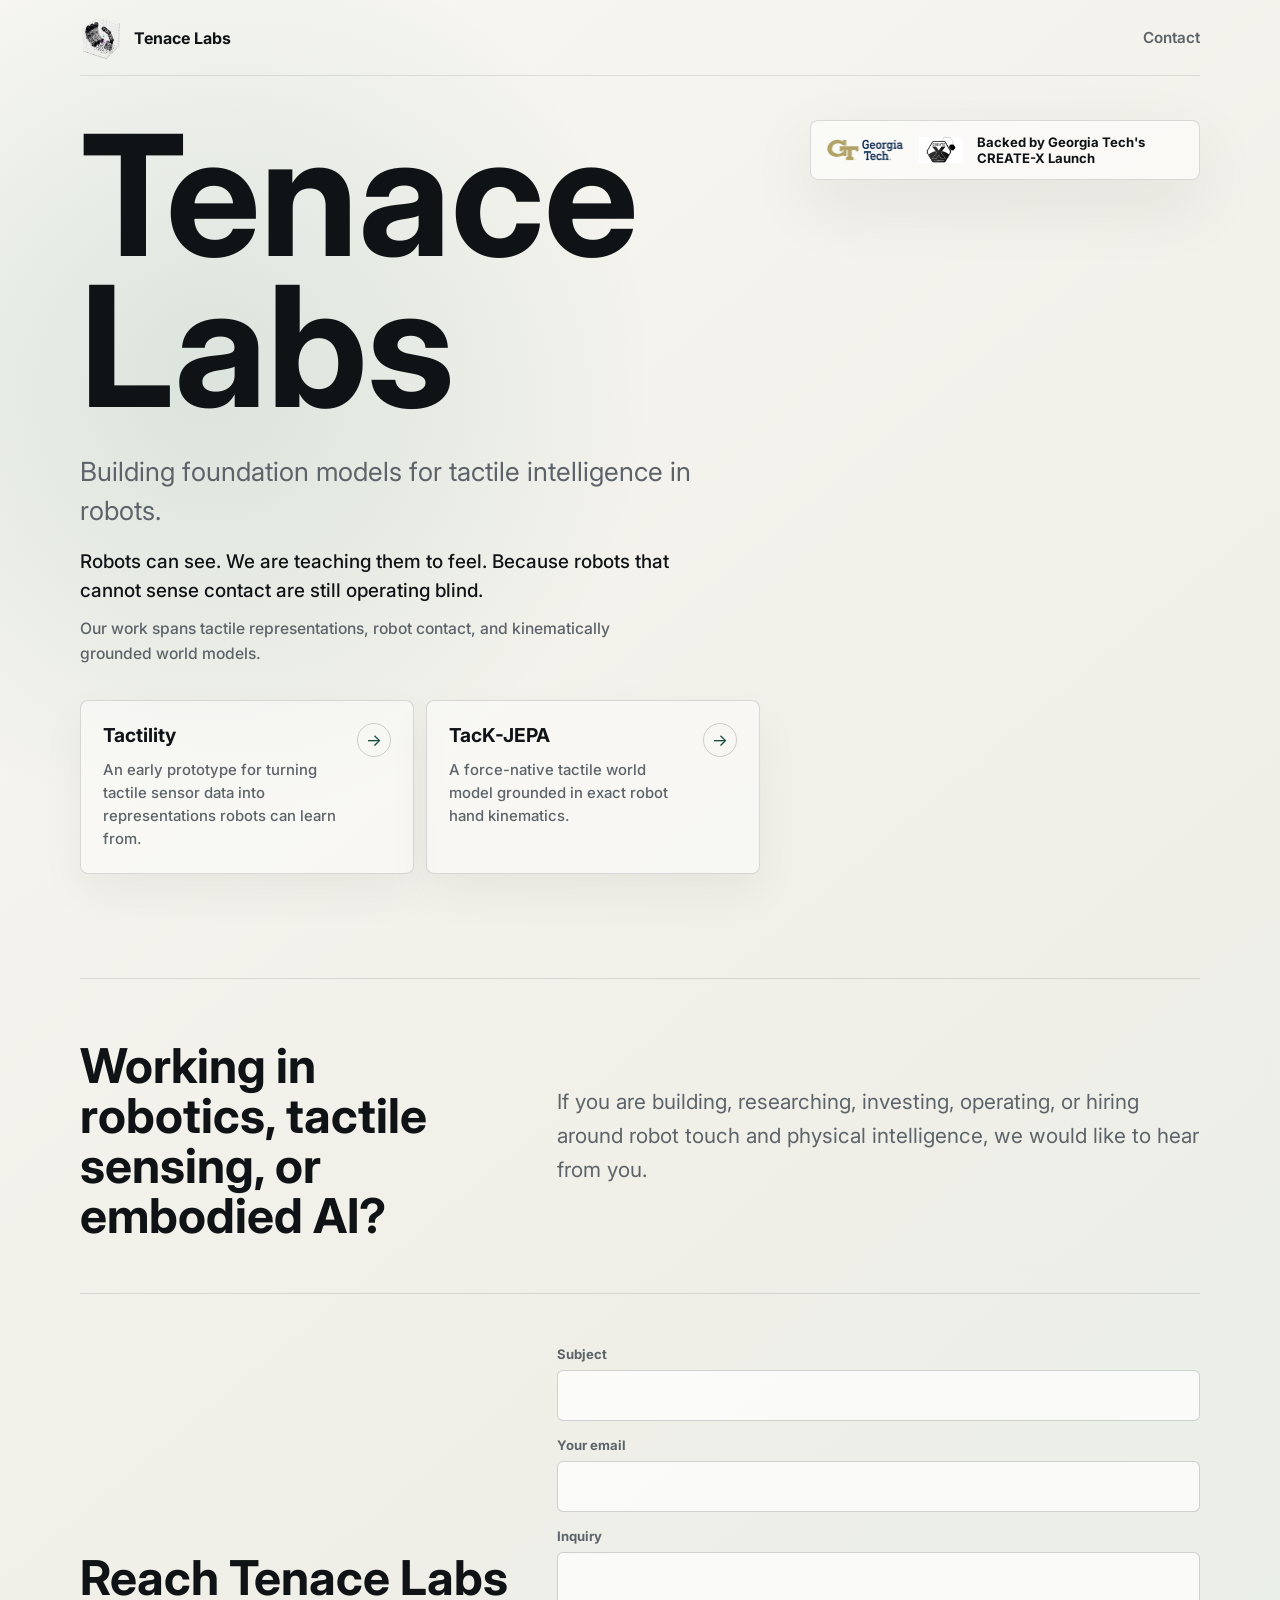
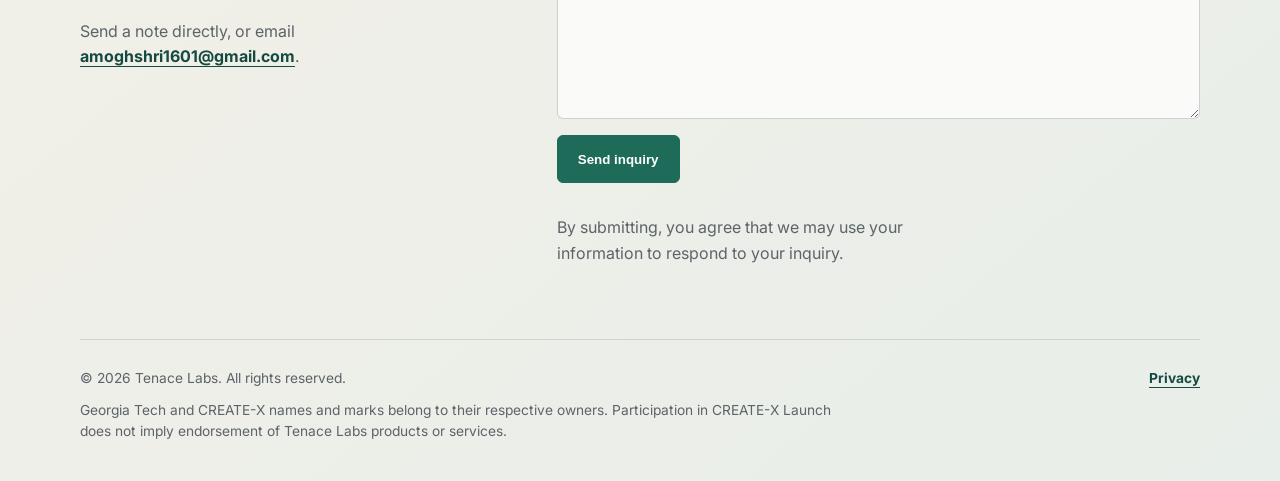
==== index.html @ b96a492d "Add hand grid company logo" ====
<!doctype html>
<html lang="en">
  <head>
    <meta charset="utf-8">
    <meta name="viewport" content="width=device-width, initial-scale=1">
    <meta
      name="description"
      content="Tenace Labs is building foundation models for tactile intelligence in robots."
    >
    <title>Tenace Labs</title>
    <link rel="preconnect" href="https://fonts.googleapis.com">
    <link rel="preconnect" href="https://fonts.gstatic.com" crossorigin>
    <link
      href="https://fonts.googleapis.com/css2?family=Inter:wght@400;500;600;700&display=swap"
      rel="stylesheet"
    >
    <link rel="stylesheet" href="styles.css">
  </head>
  <body>
    <main class="page-shell">
      <header class="site-header" aria-label="Primary">
        <a class="brand" href="/" aria-label="Tenace Labs home">
          <img class="brand-mark" src="assets/tenace-labs-logo.png" alt="" aria-hidden="true">
          <span>Tenace Labs</span>
        </a>
        <nav class="nav-links" aria-label="Site">
          <a href="#contact">Contact</a>
        </nav>
      </header>

      <section class="hero" aria-labelledby="hero-title">
        <div class="hero-grid">
          <div>
            <h1 id="hero-title">Tenace Labs</h1>
            <p class="hero-copy">
              Building foundation models for tactile intelligence in robots.
            </p>
            <p class="project-note">
              Robots can see. We are teaching them to feel. Because robots that cannot
              sense contact are still operating blind.
            </p>
            <p class="prototype-note">
              Our work spans tactile representations, robot contact, and kinematically
              grounded world models.
            </p>
            <div class="project-links" aria-label="Featured work">
              <a class="project-link" href="https://tactility.tenacelabs.com" target="_blank" rel="noreferrer">
                <span class="project-link-body">
                  <strong>Tactility</strong>
                  <span class="project-link-copy">An early prototype for turning tactile sensor data into representations robots can learn from.</span>
                </span>
                <span class="project-link-arrow" aria-hidden="true">&rarr;</span>
              </a>
              <a class="project-link" href="https://tack.tenacelabs.com" target="_blank" rel="noreferrer">
                <span class="project-link-body">
                  <strong>TacK-JEPA</strong>
                  <span class="project-link-copy">A force-native tactile world model grounded in exact robot hand kinematics.</span>
                </span>
                <span class="project-link-arrow" aria-hidden="true">&rarr;</span>
              </a>
            </div>
          </div>
          <a class="launch-badge" href="https://create-x.gatech.edu/launch" target="_blank" rel="noreferrer">
            <span class="launch-logos" aria-hidden="true">
              <img src="assets/georgia-tech-logo.png" alt="">
              <img src="assets/create-x-logo.jpg" alt="">
            </span>
            <span>Backed by Georgia Tech's CREATE-X Launch</span>
          </a>
        </div>
      </section>

      <section id="collaborate" class="content-section" aria-labelledby="collaborate-title">
        <h2 id="collaborate-title">Working in robotics, tactile sensing, or embodied AI?</h2>
        <p>
          If you are building, researching, investing, operating, or hiring around robot
          touch and physical intelligence, we would like to hear from you.
        </p>
      </section>

      <section id="contact" class="contact-section" aria-labelledby="contact-title">
        <div>
          <h2 id="contact-title">Reach Tenace Labs</h2>
          <p>
            Send a note directly, or email
            <a href="mailto:amoghshri1601@gmail.com">amoghshri1601@gmail.com</a>.
          </p>
        </div>
        <form
          class="inquiry-form"
          action="https://formsubmit.co/amoghshri1601@gmail.com"
          method="POST"
        >
          <input type="hidden" name="_captcha" value="false">
          <input type="hidden" name="_template" value="table">
          <input type="hidden" name="_subject" value="New Tenace Labs inquiry">
          <input type="text" name="_honey" tabindex="-1" autocomplete="off" class="form-honey">
          <label>
            <span>Subject</span>
            <input name="subject" type="text" autocomplete="off" required>
          </label>
          <label>
            <span>Your email</span>
            <input name="email" type="email" autocomplete="email" required>
          </label>
          <label>
            <span>Inquiry</span>
            <textarea name="message" rows="6" required></textarea>
          </label>
          <button class="button primary" type="submit">Send inquiry</button>
          <p class="form-note">
            By submitting, you agree that we may use your information to respond to your inquiry.
          </p>
        </form>
      </section>

      <footer class="site-footer">
        <p>&copy; 2026 Tenace Labs. All rights reserved.</p>
        <nav aria-label="Legal">
          <a href="privacy.html">Privacy</a>
        </nav>
        <p class="footer-disclaimer">
          Georgia Tech and CREATE-X names and marks belong to their respective owners.
          Participation in CREATE-X Launch does not imply endorsement of Tenace Labs products or services.
        </p>
      </footer>
    </main>
    <script src="script.js"></script>
  </body>
</html>
---- styles.css ----
:root {
  color-scheme: light;
  --bg: #f8f7f2;
  --ink: #101316;
  --muted: #5c6369;
  --line: #d9d6ca;
  --accent: #1e6b5a;
  --accent-dark: #154a40;
  --surface: #ffffff;
  --shadow: 0 24px 70px rgba(20, 24, 28, 0.08);
}

* {
  box-sizing: border-box;
}

html {
  scroll-behavior: smooth;
}

body {
  min-width: 320px;
  margin: 0;
  font-family: Inter, ui-sans-serif, system-ui, -apple-system, BlinkMacSystemFont, "Segoe UI", sans-serif;
  color: var(--ink);
  background:
    radial-gradient(circle at 16% 18%, rgba(30, 107, 90, 0.12), transparent 28rem),
    linear-gradient(140deg, #f8f7f2 0%, #f0efe8 54%, #e8eee9 100%);
}

a {
  color: inherit;
}

.page-shell {
  width: min(1120px, calc(100% - 40px));
  min-height: 100vh;
  margin: 0 auto;
  display: flex;
  flex-direction: column;
}

.site-header {
  min-height: 76px;
  display: flex;
  align-items: center;
  justify-content: space-between;
  gap: 24px;
  border-bottom: 1px solid rgba(16, 19, 22, 0.1);
}

.brand,
.nav-links,
.launch-badge {
  display: flex;
  align-items: center;
}

.brand {
  gap: 12px;
  font-weight: 700;
  text-decoration: none;
}

.brand-mark {
  width: 42px;
  height: 42px;
  display: block;
  object-fit: contain;
}

.nav-links {
  gap: 20px;
  font-size: 0.95rem;
  font-weight: 600;
}

.nav-links a {
  color: var(--muted);
  text-decoration: none;
}

.nav-links a:hover {
  color: var(--ink);
}

.hero {
  display: grid;
  padding: 44px 0 104px;
}

.hero-grid {
  display: grid;
  grid-template-columns: minmax(0, 1fr) minmax(280px, 390px);
  align-items: start;
  gap: 40px;
}

.launch-badge {
  justify-self: end;
  max-width: 390px;
  gap: 14px;
  padding: 10px;
  color: var(--ink);
  background: rgba(255, 255, 255, 0.56);
  border: 1px solid rgba(16, 19, 22, 0.14);
  border-radius: 8px;
  box-shadow: var(--shadow);
  font-size: 0.82rem;
  font-weight: 700;
  line-height: 1.25;
  text-decoration: none;
}

.launch-logos {
  display: grid;
  grid-template-columns: 88px 44px;
  align-items: center;
  gap: 10px;
  flex: 0 0 auto;
}

.launch-logos img {
  display: block;
  width: 100%;
  max-height: 38px;
  object-fit: contain;
}

.launch-logos img:last-child {
  aspect-ratio: 1;
}

.launch-badge:hover {
  border-color: rgba(16, 19, 22, 0.34);
}

.eyebrow,
.section-label {
  margin: 0;
  color: var(--accent-dark);
  font-size: 0.78rem;
  font-weight: 700;
  letter-spacing: 0.08em;
  text-transform: uppercase;
}

h1,
h2,
p {
  overflow-wrap: anywhere;
}

h1 {
  max-width: 960px;
  margin: 0;
  font-size: clamp(4rem, 14vw, 10.5rem);
  line-height: 0.9;
  letter-spacing: 0;
}

.hero-copy {
  max-width: 680px;
  margin: 30px 0 0;
  color: var(--muted);
  font-size: clamp(1.15rem, 2.2vw, 1.65rem);
  line-height: 1.45;
}

.project-note,
.prototype-note {
  max-width: 620px;
  margin: 18px 0 0;
  color: var(--ink);
  font-size: clamp(1rem, 1.6vw, 1.18rem);
  font-weight: 500;
  line-height: 1.55;
}

.prototype-note {
  max-width: 560px;
  margin-top: 12px;
  color: var(--muted);
  font-size: 0.98rem;
}

.project-note strong,
.prototype-note strong {
  color: var(--accent-dark);
  font-weight: 800;
}

.button {
  min-height: 48px;
  display: inline-flex;
  align-items: center;
  justify-content: center;
  border-radius: 6px;
  padding: 0 20px;
  font-weight: 700;
  text-decoration: none;
  transition: transform 160ms ease, border-color 160ms ease, background 160ms ease;
}

.button:hover {
  transform: translateY(-1px);
}

.button.primary {
  color: #ffffff;
  background: var(--accent);
  border: 1px solid var(--accent);
}

.button.primary:hover {
  background: var(--accent-dark);
  border-color: var(--accent-dark);
}

.button.secondary {
  color: var(--ink);
  background: rgba(255, 255, 255, 0.54);
  border: 1px solid rgba(16, 19, 22, 0.18);
}

.button.secondary:hover {
  border-color: rgba(16, 19, 22, 0.38);
}

.project-links {
  max-width: 680px;
  margin-top: 34px;
  display: grid;
  grid-template-columns: repeat(2, minmax(0, 1fr));
  gap: 12px;
}

.project-link {
  min-height: 156px;
  display: grid;
  grid-template-columns: minmax(0, 1fr) auto;
  align-items: start;
  gap: 18px;
  padding: 22px;
  border: 1px solid rgba(16, 19, 22, 0.14);
  border-radius: 8px;
  color: var(--ink);
  background: rgba(255, 255, 255, 0.44);
  text-decoration: none;
  box-shadow: 0 18px 45px rgba(20, 24, 28, 0.05);
  transition: transform 160ms ease, border-color 160ms ease, background 160ms ease;
}

.project-link:hover {
  transform: translateY(-2px);
  border-color: rgba(30, 107, 90, 0.34);
  background: rgba(255, 255, 255, 0.64);
}

.project-link strong {
  display: block;
  color: var(--ink);
  font-size: 1.2rem;
  line-height: 1.25;
}

.project-link-body {
  display: grid;
  gap: 12px;
}

.project-link-copy {
  color: var(--muted);
  font-size: 0.93rem;
  font-weight: 500;
  line-height: 1.55;
}

.project-link-arrow {
  display: inline-grid;
  width: 34px;
  height: 34px;
  place-items: center;
  border: 1px solid rgba(16, 19, 22, 0.18);
  border-radius: 50%;
  color: var(--accent-dark);
  font-size: 1.05rem;
  transition: transform 160ms ease, border-color 160ms ease, background 160ms ease;
}

.project-link:hover .project-link-arrow {
  transform: translateX(2px);
  border-color: rgba(30, 107, 90, 0.5);
  background: rgba(30, 107, 90, 0.08);
}

.content-section,
.contact-section {
  display: grid;
  grid-template-columns: minmax(220px, 0.8fr) minmax(0, 1.2fr);
  align-items: center;
  gap: 48px;
  padding: 52px 0;
  border-top: 1px solid rgba(16, 19, 22, 0.12);
}

h2 {
  margin: 10px 0 0;
  font-size: clamp(1.7rem, 4vw, 3rem);
  line-height: 1.04;
}

.content-section p:not(.section-label) {
  max-width: 680px;
  margin: 0;
  color: var(--muted);
  font-size: clamp(1.05rem, 1.8vw, 1.3rem);
  line-height: 1.65;
}

.contact-section {
  padding-bottom: 72px;
}

.contact-section p {
  max-width: 420px;
  margin: 16px 0 0;
  color: var(--muted);
  font-size: 1rem;
  line-height: 1.6;
}

.contact-section a {
  color: var(--accent-dark);
  font-weight: 700;
  text-underline-offset: 4px;
}

.inquiry-form {
  display: grid;
  gap: 16px;
}

.form-honey {
  position: absolute;
  left: -9999px;
}

.inquiry-form label {
  display: grid;
  gap: 8px;
}

.inquiry-form span {
  color: var(--muted);
  font-size: 0.82rem;
  font-weight: 700;
}

.inquiry-form input,
.inquiry-form textarea {
  width: 100%;
  border: 1px solid rgba(16, 19, 22, 0.18);
  border-radius: 6px;
  padding: 13px 14px;
  color: var(--ink);
  background: rgba(255, 255, 255, 0.72);
  font: inherit;
  line-height: 1.45;
  outline: none;
}

.inquiry-form textarea {
  resize: vertical;
  min-height: 148px;
}

.inquiry-form input:focus,
.inquiry-form textarea:focus {
  border-color: var(--accent);
  box-shadow: 0 0 0 3px rgba(30, 107, 90, 0.14);
}

.inquiry-form .button {
  width: fit-content;
  cursor: pointer;
}

.form-note {
  margin: -4px 0 0;
  color: var(--muted);
  font-size: 0.82rem;
  line-height: 1.5;
}

.site-footer {
  display: grid;
  grid-template-columns: auto auto;
  gap: 12px 28px;
  align-items: start;
  padding: 28px 0 40px;
  border-top: 1px solid rgba(16, 19, 22, 0.12);
  color: var(--muted);
  font-size: 0.86rem;
  line-height: 1.5;
}

.site-footer p {
  margin: 0;
}

.site-footer nav {
  justify-self: end;
}

.site-footer a,
.legal-page a {
  color: var(--accent-dark);
  font-weight: 700;
  text-underline-offset: 4px;
}

.footer-disclaimer {
  grid-column: 1 / -1;
  max-width: 760px;
}

.legal-page {
  max-width: 780px;
  padding: 56px 0 84px;
}

.legal-page h1 {
  margin-top: 18px;
  font-size: clamp(3rem, 8vw, 6rem);
}

.legal-page h2 {
  margin-top: 34px;
  font-size: clamp(1.35rem, 2.5vw, 1.9rem);
}

.legal-page p {
  color: var(--muted);
  font-size: 1rem;
  line-height: 1.7;
}

@media (max-width: 720px) {
  .page-shell {
    width: min(100% - 28px, 1120px);
  }

  .site-header {
    min-height: 68px;
  }

  .nav-links {
    gap: 14px;
    font-size: 0.9rem;
  }

  .hero {
    padding: 40px 0 72px;
  }

  .hero-grid {
    grid-template-columns: 1fr;
    gap: 28px;
  }

  .project-links {
    grid-template-columns: 1fr;
  }

  .project-link {
    min-height: 132px;
    padding: 20px;
  }

  h1 {
    font-size: clamp(3.35rem, 19vw, 7rem);
  }

  .content-section,
  .contact-section {
    grid-template-columns: 1fr;
    gap: 20px;
    padding: 42px 0;
  }

  .site-footer {
    grid-template-columns: 1fr;
  }

  .site-footer nav {
    justify-self: start;
  }
}

@media (max-width: 460px) {
  .site-header {
    align-items: flex-start;
    flex-direction: column;
    justify-content: center;
    gap: 10px;
    padding: 16px 0;
  }

  .hero {
    padding-top: 36px;
  }

  .hero-grid {
    gap: 24px;
  }

  .button {
    width: 100%;
  }

  .launch-badge {
    align-items: flex-start;
    flex-direction: column;
    justify-self: stretch;
    max-width: 100%;
  }

  .inquiry-form .button {
    width: 100%;
  }
}
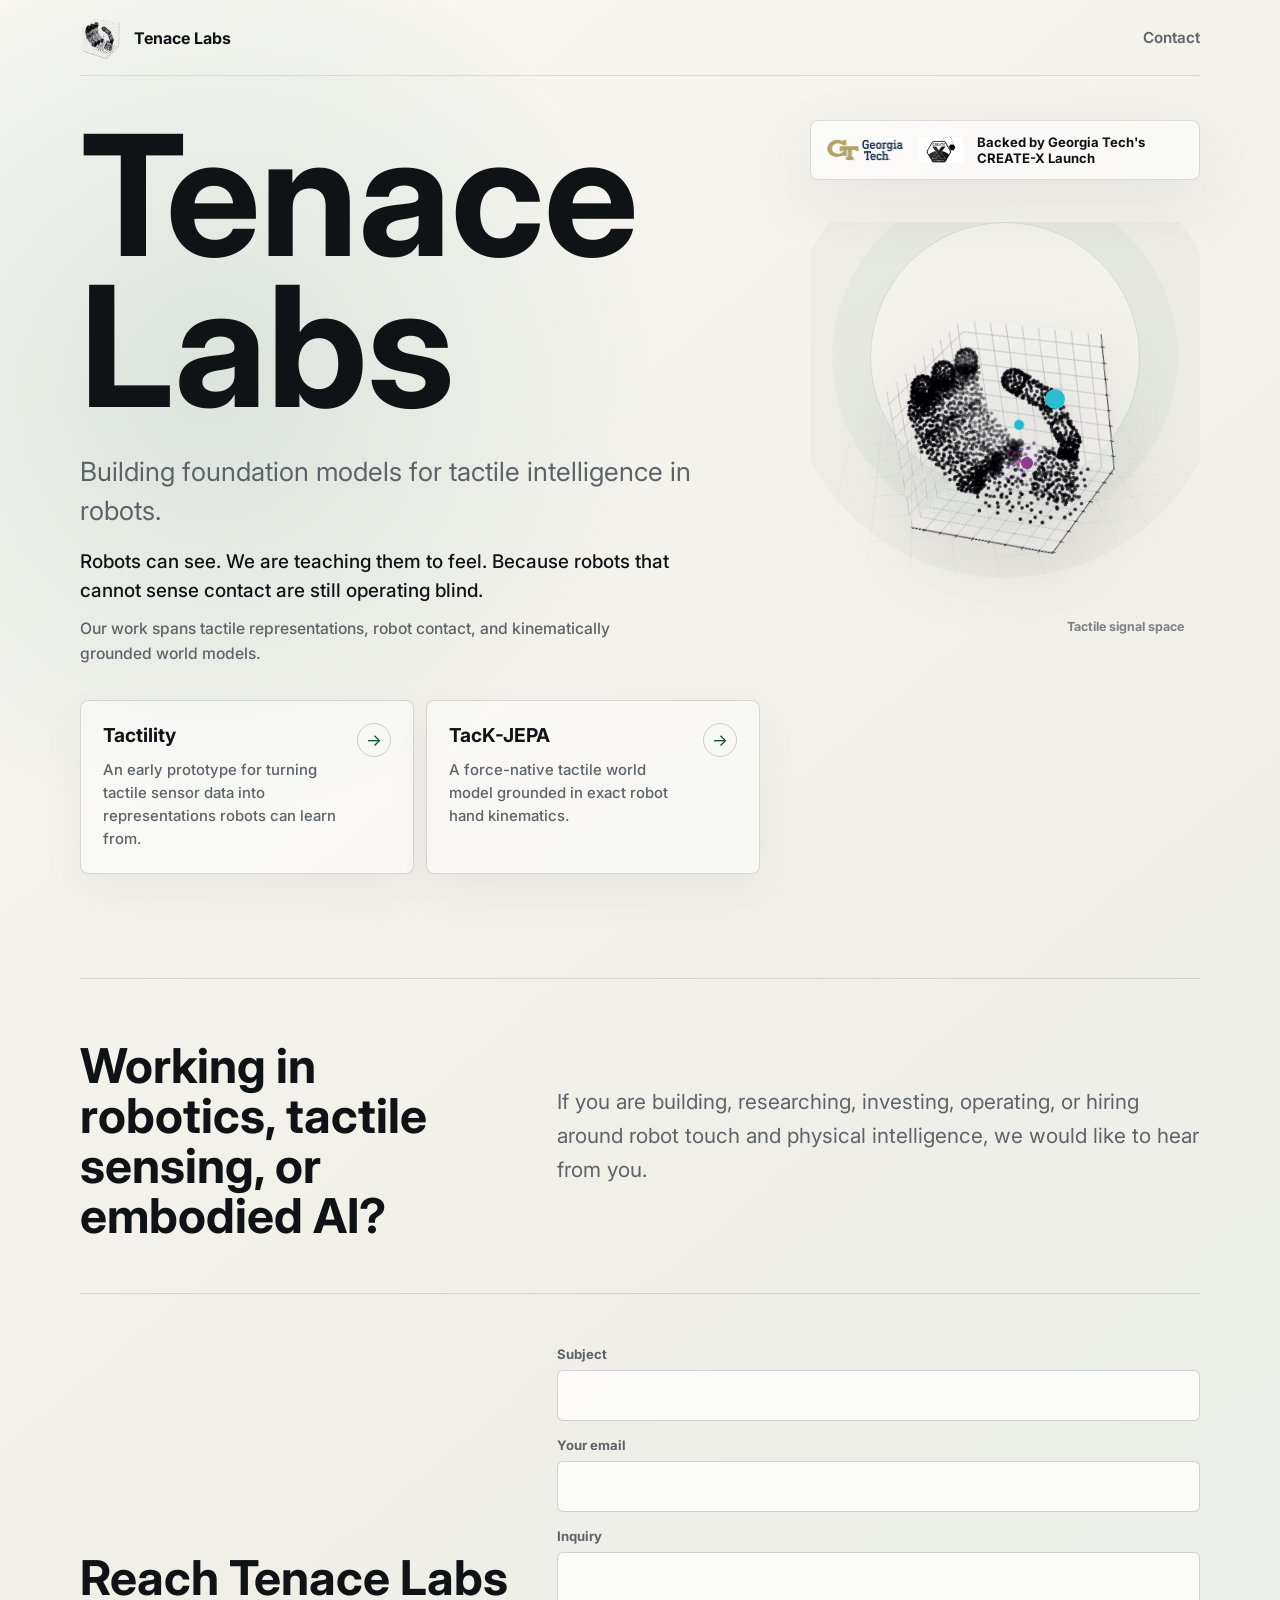
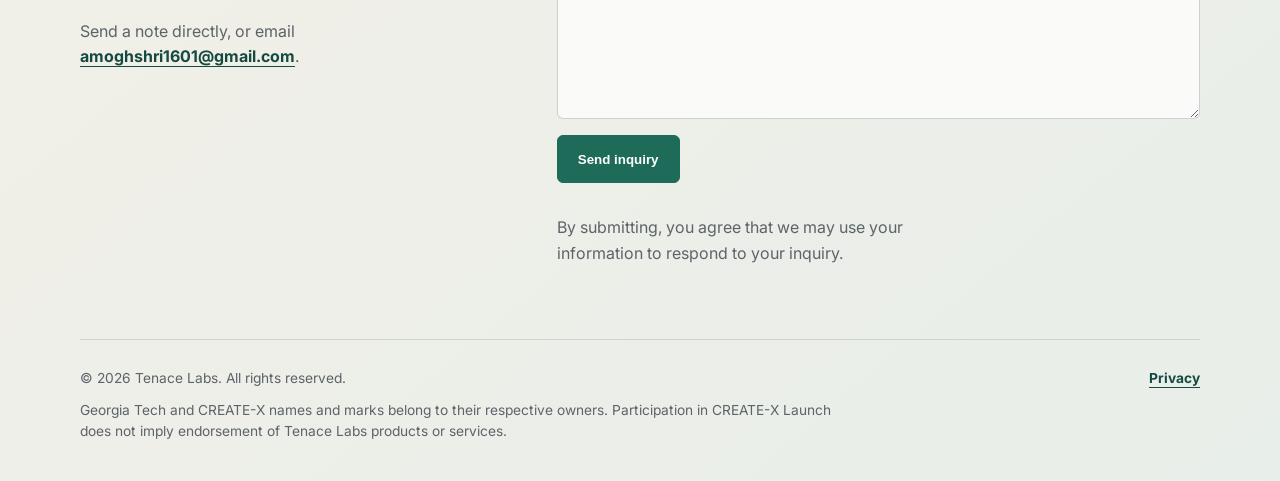
==== commit fb10b7d4: "Add tactile hero illustration" ====
--- a/index.html
+++ b/index.html
@@ -60,13 +60,24 @@
               </a>
             </div>
           </div>
-          <a class="launch-badge" href="https://create-x.gatech.edu/launch" target="_blank" rel="noreferrer">
-            <span class="launch-logos" aria-hidden="true">
-              <img src="assets/georgia-tech-logo.png" alt="">
-              <img src="assets/create-x-logo.jpg" alt="">
-            </span>
-            <span>Backed by Georgia Tech's CREATE-X Launch</span>
-          </a>
+          <div class="hero-side">
+            <a class="launch-badge" href="https://create-x.gatech.edu/launch" target="_blank" rel="noreferrer">
+              <span class="launch-logos">
+                <img src="assets/georgia-tech-logo.png" alt="">
+                <img src="assets/create-x-logo.jpg" alt="">
+              </span>
+              <span>Backed by Georgia Tech's CREATE-X Launch</span>
+            </a>
+            <div class="tactile-illustration" aria-hidden="true">
+              <div class="sensor-field">
+                <span class="sensor-dot dot-primary"></span>
+                <span class="sensor-dot dot-secondary"></span>
+                <span class="sensor-dot dot-tertiary"></span>
+                <img src="assets/tenace-labs-logo.png" alt="">
+              </div>
+              <p>Tactile signal space</p>
+            </div>
+          </div>
         </div>
       </section>
 
--- a/styles.css
+++ b/styles.css
@@ -96,6 +96,12 @@
   gap: 40px;
 }
 
+.hero-side {
+  display: grid;
+  gap: 42px;
+  justify-items: end;
+}
+
 .launch-badge {
   justify-self: end;
   max-width: 390px;
@@ -133,6 +139,104 @@
 
 .launch-badge:hover {
   border-color: rgba(16, 19, 22, 0.34);
+}
+
+.tactile-illustration {
+  position: relative;
+  width: min(100%, 390px);
+  min-height: 430px;
+  display: grid;
+  align-content: center;
+  justify-items: center;
+  overflow: hidden;
+}
+
+.tactile-illustration::before {
+  content: "";
+  position: absolute;
+  inset: 36px 0 22px;
+  background:
+    linear-gradient(rgba(16, 19, 22, 0.08) 1px, transparent 1px),
+    linear-gradient(90deg, rgba(16, 19, 22, 0.08) 1px, transparent 1px);
+  background-size: 34px 34px;
+  border-radius: 999px 999px 58% 58%;
+  mask-image: radial-gradient(circle at 50% 50%, #000 0%, #000 42%, transparent 72%);
+  opacity: 0.62;
+  transform: perspective(560px) rotateX(58deg) rotateZ(-8deg);
+  transform-origin: 50% 58%;
+}
+
+.tactile-illustration::after {
+  content: "";
+  position: absolute;
+  width: 268px;
+  height: 268px;
+  border: 1px solid rgba(30, 107, 90, 0.16);
+  border-radius: 50%;
+  box-shadow:
+    0 0 0 38px rgba(30, 107, 90, 0.035),
+    0 0 0 86px rgba(16, 19, 22, 0.025);
+}
+
+.sensor-field {
+  position: relative;
+  width: 292px;
+  height: 292px;
+  display: grid;
+  place-items: center;
+  border-radius: 50%;
+}
+
+.sensor-field img {
+  position: relative;
+  z-index: 2;
+  width: 248px;
+  height: 248px;
+  object-fit: contain;
+  filter: drop-shadow(0 28px 34px rgba(20, 24, 28, 0.12));
+  transform: rotate(-8deg);
+}
+
+.sensor-dot {
+  position: absolute;
+  z-index: 3;
+  display: block;
+  border-radius: 50%;
+  box-shadow: 0 12px 24px rgba(20, 24, 28, 0.16);
+}
+
+.dot-primary {
+  width: 20px;
+  height: 20px;
+  top: 98px;
+  right: 86px;
+  background: #28bed0;
+}
+
+.dot-secondary {
+  width: 12px;
+  height: 12px;
+  right: 118px;
+  bottom: 114px;
+  background: #8d3a8d;
+}
+
+.dot-tertiary {
+  width: 8px;
+  height: 8px;
+  right: 88px;
+  bottom: 142px;
+  background: #101316;
+}
+
+.tactile-illustration p {
+  position: absolute;
+  right: 16px;
+  bottom: 18px;
+  margin: 0;
+  color: rgba(92, 99, 105, 0.78);
+  font-size: 0.78rem;
+  font-weight: 700;
 }
 
 .eyebrow,
@@ -469,6 +573,15 @@
     gap: 28px;
   }
 
+  .hero-side {
+    gap: 24px;
+    justify-items: stretch;
+  }
+
+  .tactile-illustration {
+    display: none;
+  }
+
   .project-links {
     grid-template-columns: 1fr;
   }
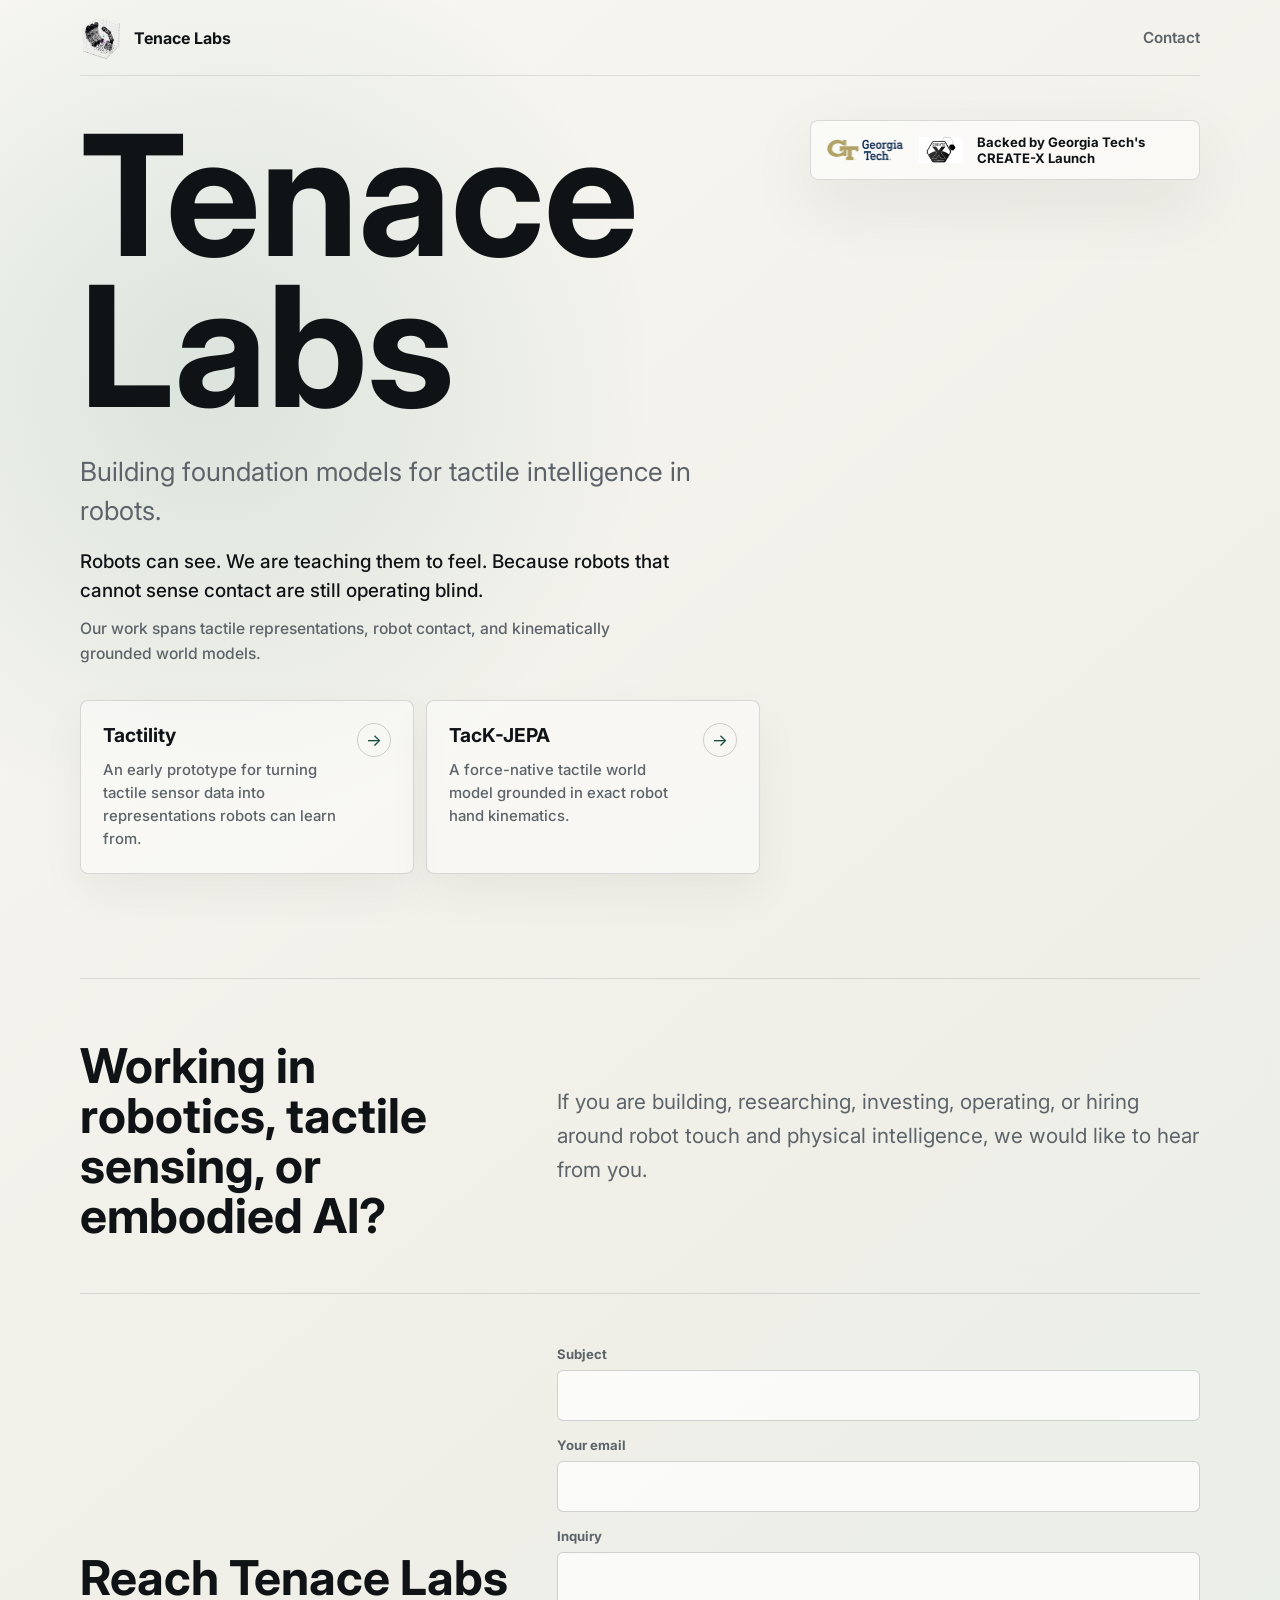
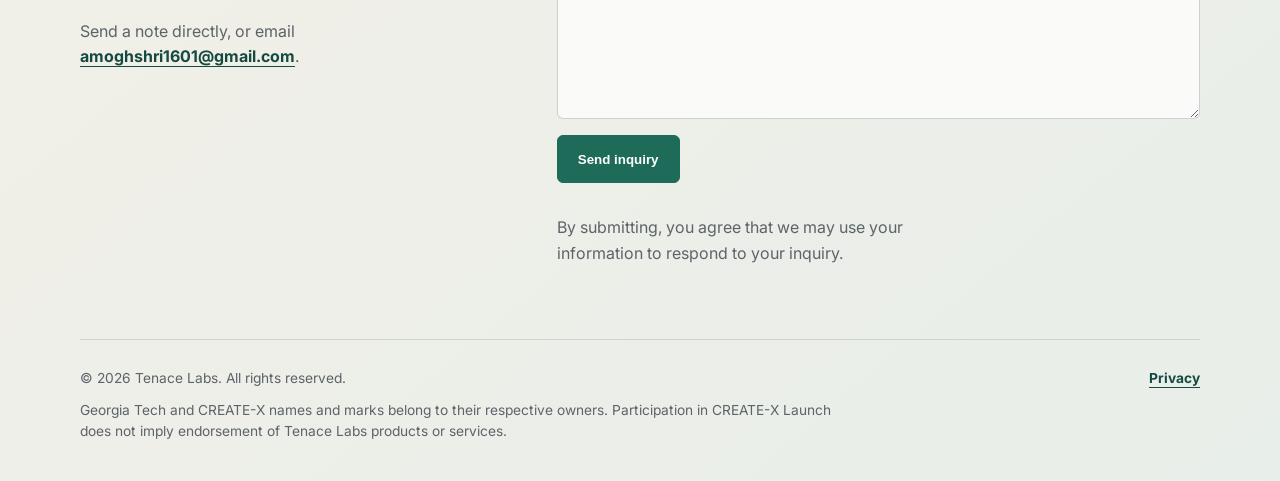
==== commit 1b173b92: "Revert "Add tactile hero illustration" This reverts commit fb10b7d44d46c8f44519763fddcda53dc43837cc." ====
--- a/index.html
+++ b/index.html
@@ -60,24 +60,13 @@
               </a>
             </div>
           </div>
-          <div class="hero-side">
-            <a class="launch-badge" href="https://create-x.gatech.edu/launch" target="_blank" rel="noreferrer">
-              <span class="launch-logos">
-                <img src="assets/georgia-tech-logo.png" alt="">
-                <img src="assets/create-x-logo.jpg" alt="">
-              </span>
-              <span>Backed by Georgia Tech's CREATE-X Launch</span>
-            </a>
-            <div class="tactile-illustration" aria-hidden="true">
-              <div class="sensor-field">
-                <span class="sensor-dot dot-primary"></span>
-                <span class="sensor-dot dot-secondary"></span>
-                <span class="sensor-dot dot-tertiary"></span>
-                <img src="assets/tenace-labs-logo.png" alt="">
-              </div>
-              <p>Tactile signal space</p>
-            </div>
-          </div>
+          <a class="launch-badge" href="https://create-x.gatech.edu/launch" target="_blank" rel="noreferrer">
+            <span class="launch-logos" aria-hidden="true">
+              <img src="assets/georgia-tech-logo.png" alt="">
+              <img src="assets/create-x-logo.jpg" alt="">
+            </span>
+            <span>Backed by Georgia Tech's CREATE-X Launch</span>
+          </a>
         </div>
       </section>
 
--- a/styles.css
+++ b/styles.css
@@ -96,12 +96,6 @@
   gap: 40px;
 }
 
-.hero-side {
-  display: grid;
-  gap: 42px;
-  justify-items: end;
-}
-
 .launch-badge {
   justify-self: end;
   max-width: 390px;
@@ -139,104 +133,6 @@
 
 .launch-badge:hover {
   border-color: rgba(16, 19, 22, 0.34);
-}
-
-.tactile-illustration {
-  position: relative;
-  width: min(100%, 390px);
-  min-height: 430px;
-  display: grid;
-  align-content: center;
-  justify-items: center;
-  overflow: hidden;
-}
-
-.tactile-illustration::before {
-  content: "";
-  position: absolute;
-  inset: 36px 0 22px;
-  background:
-    linear-gradient(rgba(16, 19, 22, 0.08) 1px, transparent 1px),
-    linear-gradient(90deg, rgba(16, 19, 22, 0.08) 1px, transparent 1px);
-  background-size: 34px 34px;
-  border-radius: 999px 999px 58% 58%;
-  mask-image: radial-gradient(circle at 50% 50%, #000 0%, #000 42%, transparent 72%);
-  opacity: 0.62;
-  transform: perspective(560px) rotateX(58deg) rotateZ(-8deg);
-  transform-origin: 50% 58%;
-}
-
-.tactile-illustration::after {
-  content: "";
-  position: absolute;
-  width: 268px;
-  height: 268px;
-  border: 1px solid rgba(30, 107, 90, 0.16);
-  border-radius: 50%;
-  box-shadow:
-    0 0 0 38px rgba(30, 107, 90, 0.035),
-    0 0 0 86px rgba(16, 19, 22, 0.025);
-}
-
-.sensor-field {
-  position: relative;
-  width: 292px;
-  height: 292px;
-  display: grid;
-  place-items: center;
-  border-radius: 50%;
-}
-
-.sensor-field img {
-  position: relative;
-  z-index: 2;
-  width: 248px;
-  height: 248px;
-  object-fit: contain;
-  filter: drop-shadow(0 28px 34px rgba(20, 24, 28, 0.12));
-  transform: rotate(-8deg);
-}
-
-.sensor-dot {
-  position: absolute;
-  z-index: 3;
-  display: block;
-  border-radius: 50%;
-  box-shadow: 0 12px 24px rgba(20, 24, 28, 0.16);
-}
-
-.dot-primary {
-  width: 20px;
-  height: 20px;
-  top: 98px;
-  right: 86px;
-  background: #28bed0;
-}
-
-.dot-secondary {
-  width: 12px;
-  height: 12px;
-  right: 118px;
-  bottom: 114px;
-  background: #8d3a8d;
-}
-
-.dot-tertiary {
-  width: 8px;
-  height: 8px;
-  right: 88px;
-  bottom: 142px;
-  background: #101316;
-}
-
-.tactile-illustration p {
-  position: absolute;
-  right: 16px;
-  bottom: 18px;
-  margin: 0;
-  color: rgba(92, 99, 105, 0.78);
-  font-size: 0.78rem;
-  font-weight: 700;
 }
 
 .eyebrow,
@@ -573,15 +469,6 @@
     gap: 28px;
   }
 
-  .hero-side {
-    gap: 24px;
-    justify-items: stretch;
-  }
-
-  .tactile-illustration {
-    display: none;
-  }
-
   .project-links {
     grid-template-columns: 1fr;
   }
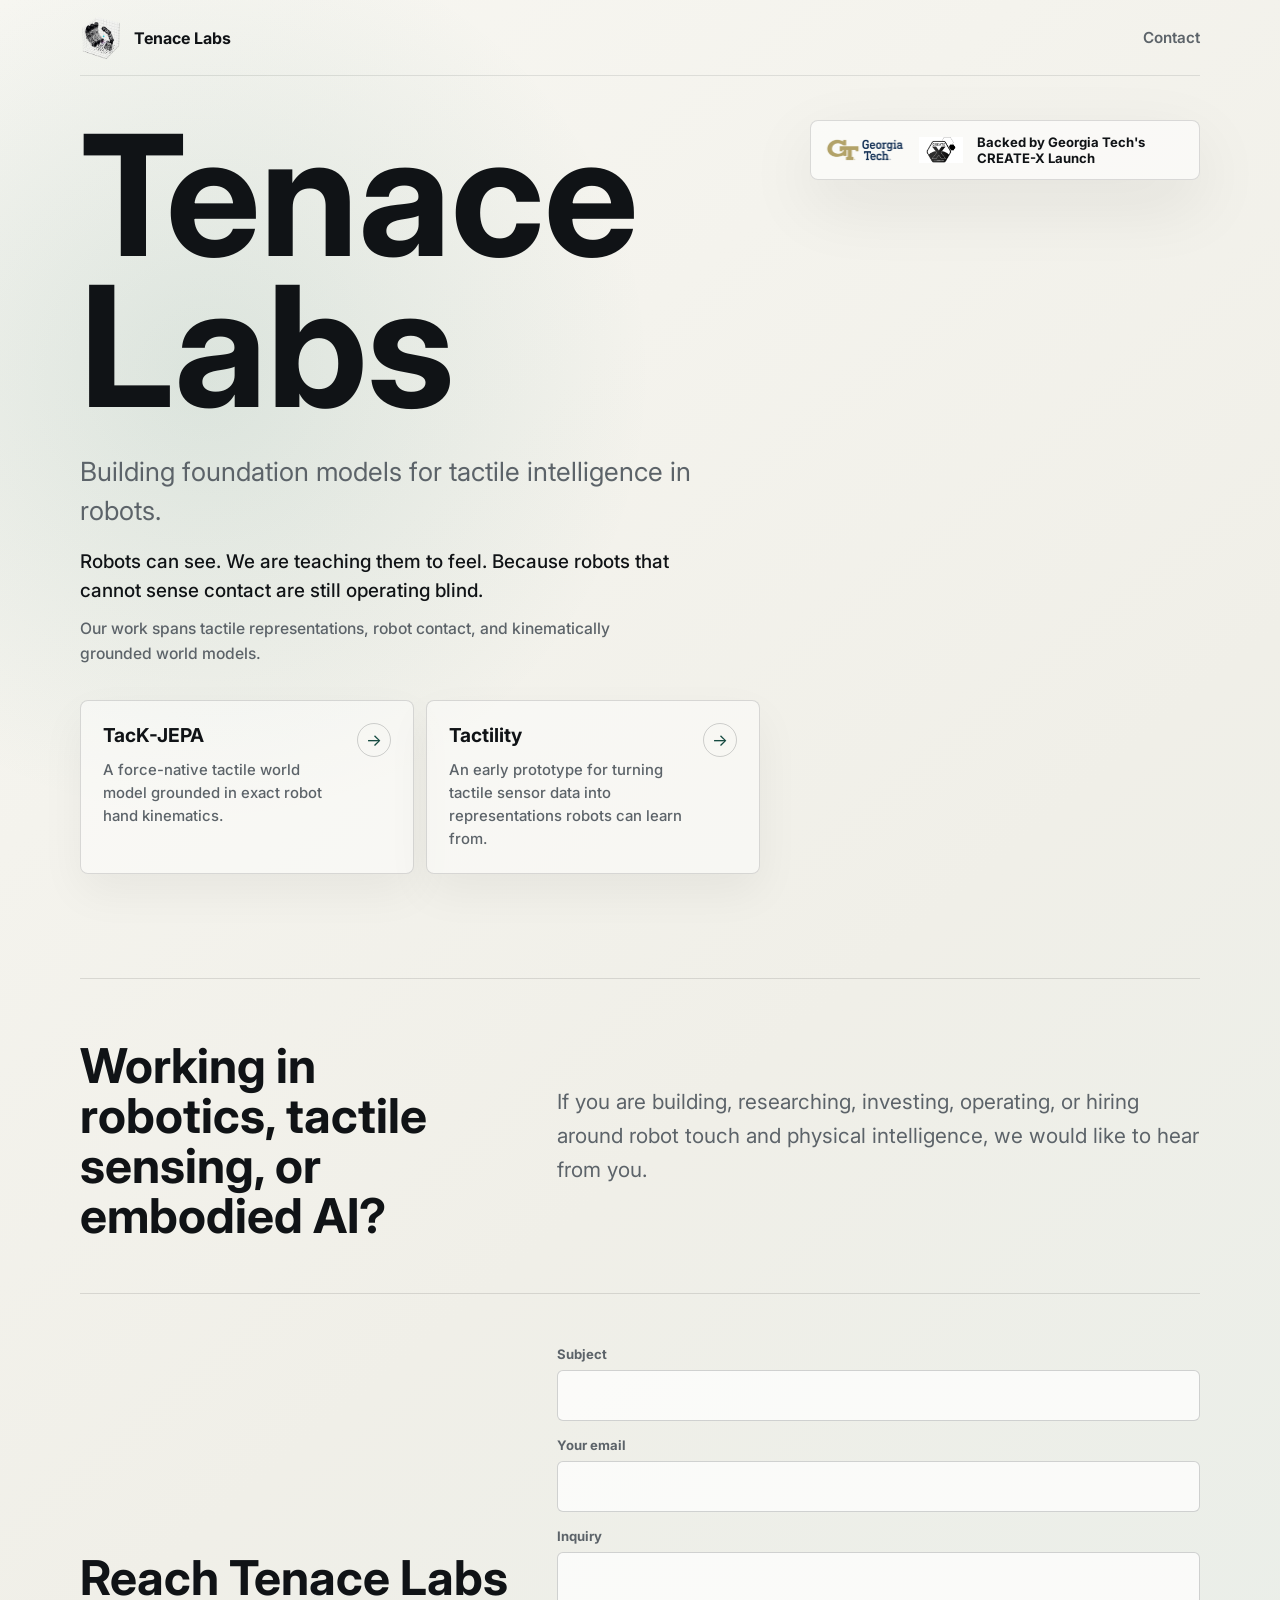
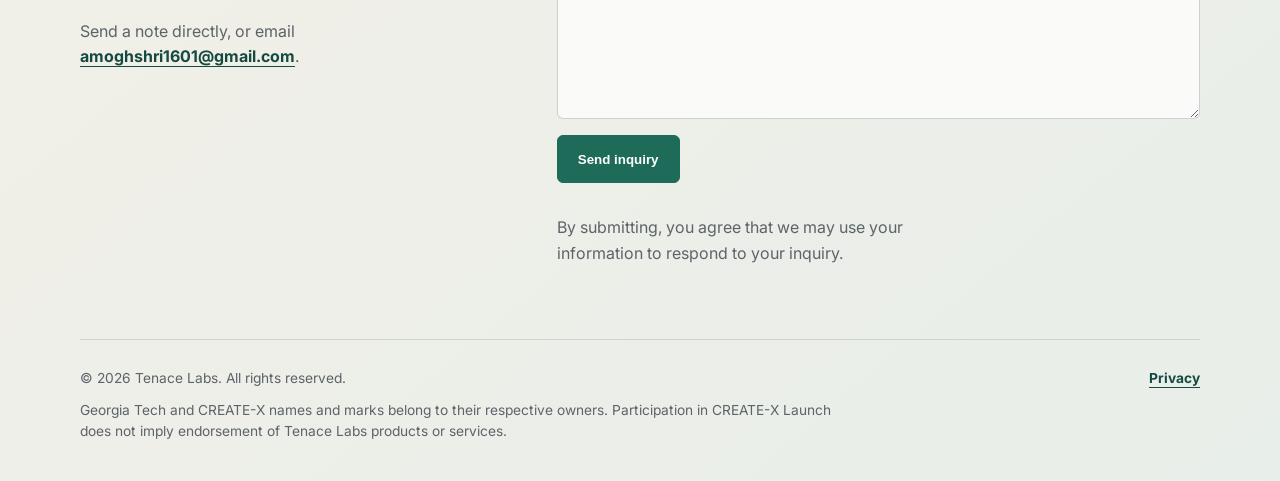
==== commit fee62193: "Reorder project tiles" ====
--- a/index.html
+++ b/index.html
@@ -44,17 +44,17 @@
               grounded world models.
             </p>
             <div class="project-links" aria-label="Featured work">
+              <a class="project-link" href="https://tack.tenacelabs.com" target="_blank" rel="noreferrer">
+                <span class="project-link-body">
+                  <strong>TacK-JEPA</strong>
+                  <span class="project-link-copy">A force-native tactile world model grounded in exact robot hand kinematics.</span>
+                </span>
+                <span class="project-link-arrow" aria-hidden="true">&rarr;</span>
+              </a>
               <a class="project-link" href="https://tactility.tenacelabs.com" target="_blank" rel="noreferrer">
                 <span class="project-link-body">
                   <strong>Tactility</strong>
                   <span class="project-link-copy">An early prototype for turning tactile sensor data into representations robots can learn from.</span>
-                </span>
-                <span class="project-link-arrow" aria-hidden="true">&rarr;</span>
-              </a>
-              <a class="project-link" href="https://tack.tenacelabs.com" target="_blank" rel="noreferrer">
-                <span class="project-link-body">
-                  <strong>TacK-JEPA</strong>
-                  <span class="project-link-copy">A force-native tactile world model grounded in exact robot hand kinematics.</span>
                 </span>
                 <span class="project-link-arrow" aria-hidden="true">&rarr;</span>
               </a>
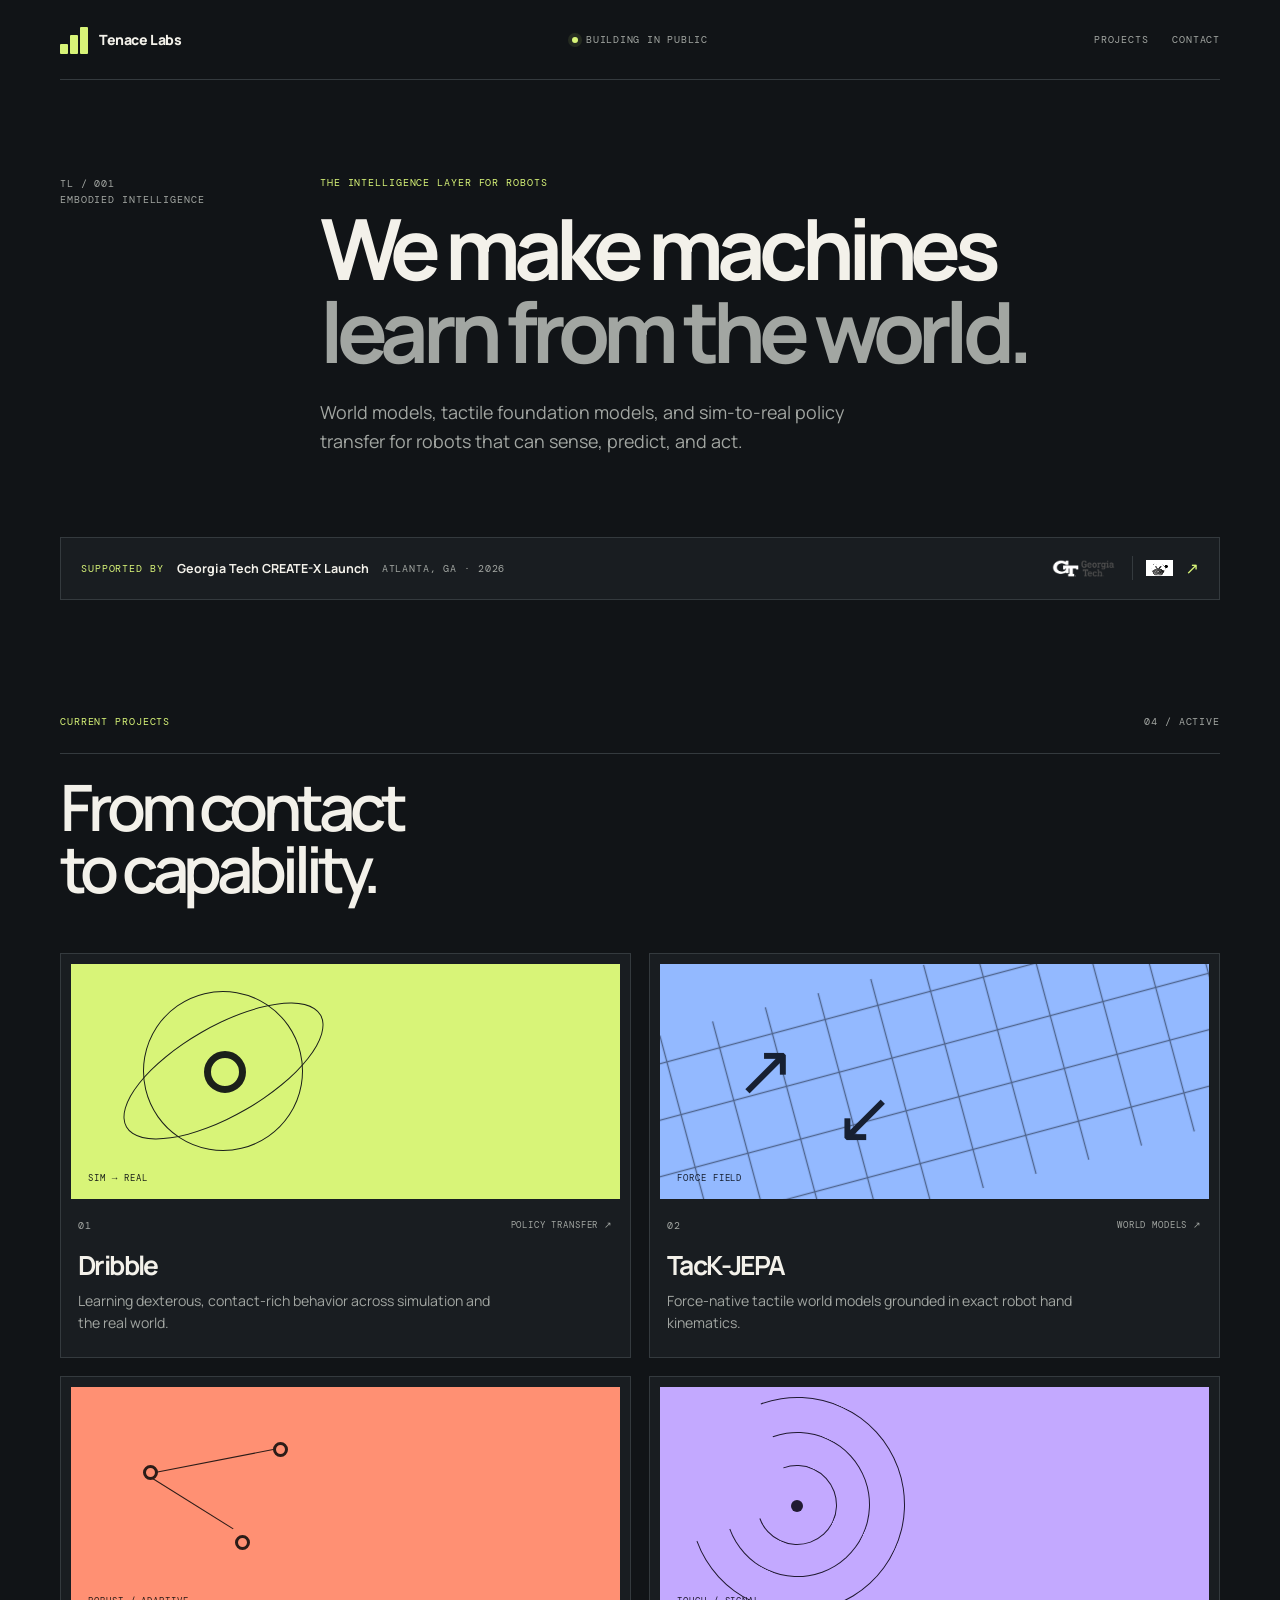
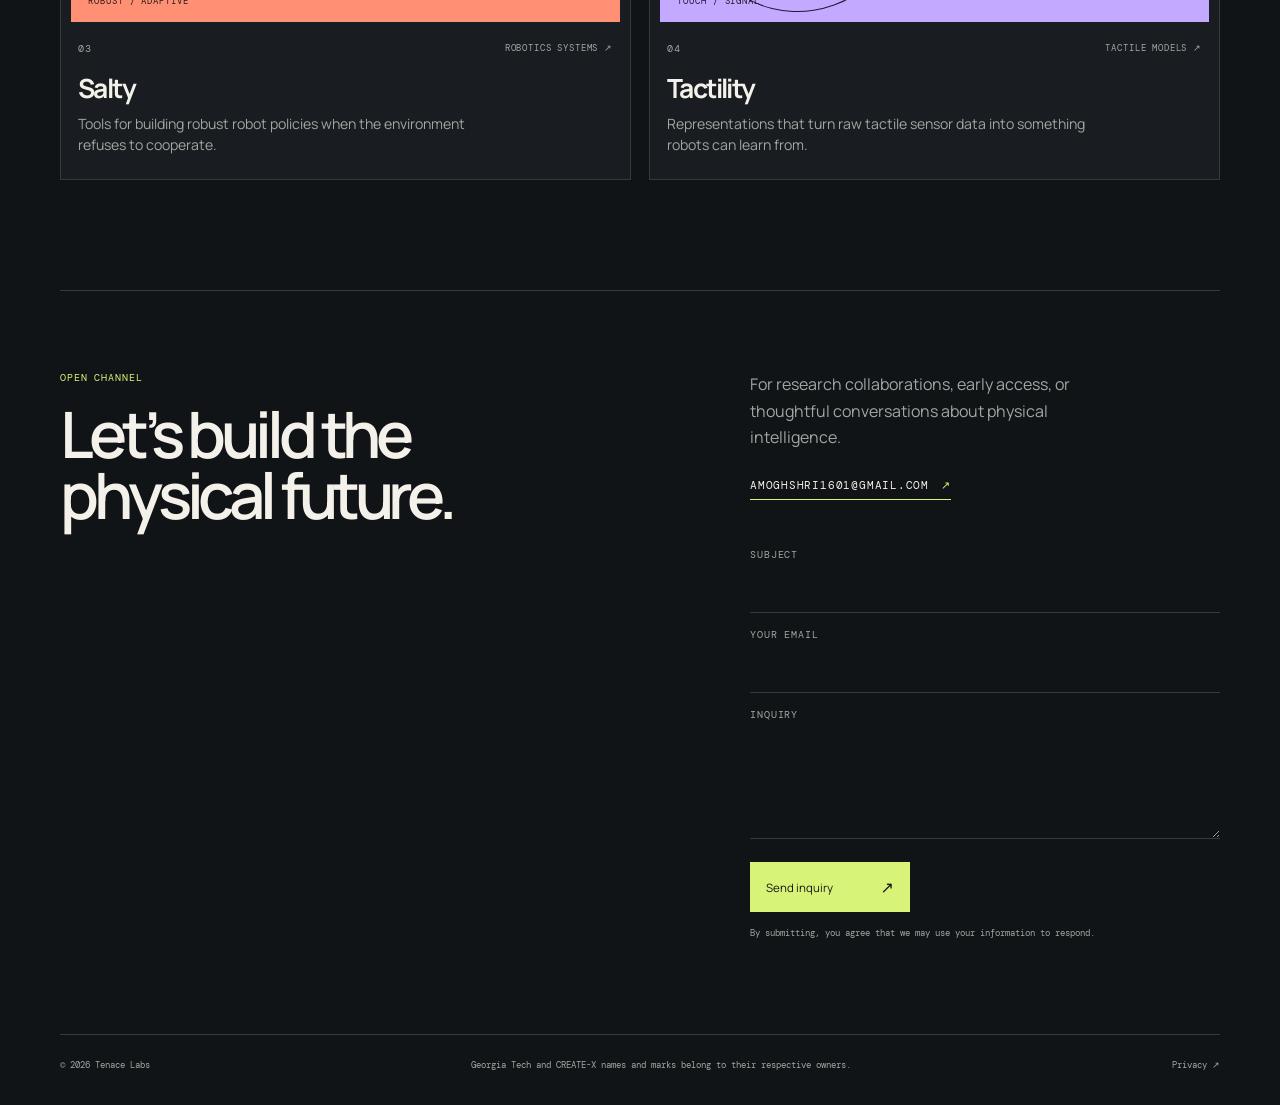
==== commit 86a670bd: "Rebuild Tenace Labs robotics studio site" ====
--- a/index.html
+++ b/index.html
@@ -3,127 +3,75 @@
   <head>
     <meta charset="utf-8">
     <meta name="viewport" content="width=device-width, initial-scale=1">
-    <meta
-      name="description"
-      content="Tenace Labs is building foundation models for tactile intelligence in robots."
-    >
-    <title>Tenace Labs</title>
+    <meta name="description" content="Tenace Labs is building the intelligence layer for robots: world models, tactile foundation models, and sim-to-real policy transfer.">
+    <title>Tenace Labs — Intelligence for robots</title>
     <link rel="preconnect" href="https://fonts.googleapis.com">
     <link rel="preconnect" href="https://fonts.gstatic.com" crossorigin>
-    <link
-      href="https://fonts.googleapis.com/css2?family=Inter:wght@400;500;600;700&display=swap"
-      rel="stylesheet"
-    >
+    <link href="https://fonts.googleapis.com/css2?family=DM+Mono:wght@400;500&family=Manrope:wght@400;500;600;700;800&display=swap" rel="stylesheet">
     <link rel="stylesheet" href="styles.css">
   </head>
   <body>
-    <main class="page-shell">
-      <header class="site-header" aria-label="Primary">
+    <main class="site-shell">
+      <header class="site-header">
         <a class="brand" href="/" aria-label="Tenace Labs home">
-          <img class="brand-mark" src="assets/tenace-labs-logo.png" alt="" aria-hidden="true">
+          <span class="brand-icon"><span></span><span></span><span></span></span>
           <span>Tenace Labs</span>
         </a>
+        <div class="header-status"><span class="status-dot"></span> Building in public</div>
         <nav class="nav-links" aria-label="Site">
+          <a href="#projects">Projects</a>
           <a href="#contact">Contact</a>
         </nav>
       </header>
 
-      <section class="hero" aria-labelledby="hero-title">
-        <div class="hero-grid">
-          <div>
-            <h1 id="hero-title">Tenace Labs</h1>
-            <p class="hero-copy">
-              Building foundation models for tactile intelligence in robots.
-            </p>
-            <p class="project-note">
-              Robots can see. We are teaching them to feel. Because robots that cannot
-              sense contact are still operating blind.
-            </p>
-            <p class="prototype-note">
-              Our work spans tactile representations, robot contact, and kinematically
-              grounded world models.
-            </p>
-            <div class="project-links" aria-label="Featured work">
-              <a class="project-link" href="https://tack.tenacelabs.com" target="_blank" rel="noreferrer">
-                <span class="project-link-body">
-                  <strong>TacK-JEPA</strong>
-                  <span class="project-link-copy">A force-native tactile world model grounded in exact robot hand kinematics.</span>
-                </span>
-                <span class="project-link-arrow" aria-hidden="true">&rarr;</span>
-              </a>
-              <a class="project-link" href="https://tactility.tenacelabs.com" target="_blank" rel="noreferrer">
-                <span class="project-link-body">
-                  <strong>Tactility</strong>
-                  <span class="project-link-copy">An early prototype for turning tactile sensor data into representations robots can learn from.</span>
-                </span>
-                <span class="project-link-arrow" aria-hidden="true">&rarr;</span>
-              </a>
-            </div>
-          </div>
-          <a class="launch-badge" href="https://create-x.gatech.edu/launch" target="_blank" rel="noreferrer">
-            <span class="launch-logos" aria-hidden="true">
-              <img src="assets/georgia-tech-logo.png" alt="">
-              <img src="assets/create-x-logo.jpg" alt="">
-            </span>
-            <span>Backed by Georgia Tech's CREATE-X Launch</span>
+      <section class="intro" aria-labelledby="intro-title">
+        <div class="intro-label">TL / 001<br>Embodied intelligence</div>
+        <div class="intro-copy">
+          <p class="overline">The intelligence layer for robots</p>
+          <h1 id="intro-title">We make machines<br><span>learn from the world.</span></h1>
+          <p class="intro-description">World models, tactile foundation models, and sim-to-real policy transfer for robots that can sense, predict, and act.</p>
+        </div>
+      </section>
+
+      <section class="support-strip" aria-label="Support and affiliation">
+        <div class="support-copy"><span class="tiny-label">Supported by</span><strong>Georgia Tech CREATE-X Launch</strong><span>Atlanta, GA · 2026</span></div>
+        <a class="support-logos" href="https://create-x.gatech.edu/launch" target="_blank" rel="noreferrer" aria-label="Georgia Tech CREATE-X Launch">
+          <img src="assets/georgia-tech-logo.png" alt="Georgia Tech">
+          <span class="logo-divider"></span>
+          <img src="assets/create-x-logo.jpg" alt="CREATE-X">
+          <span class="support-arrow" aria-hidden="true">↗</span>
+        </a>
+      </section>
+
+      <section id="projects" class="projects-section" aria-labelledby="projects-title">
+        <div class="section-topline"><p class="overline">Current projects</p><p class="section-count">04 / active</p></div>
+        <h2 id="projects-title">From contact<br>to capability.</h2>
+        <div class="project-grid">
+          <a class="project-card project-card-lime" href="https://dribble.tenacelabs.com" target="_blank" rel="noreferrer">
+            <div class="project-visual visual-dribble" aria-hidden="true"><span class="orbit orbit-one"></span><span class="orbit orbit-two"></span><span class="dribble-ball"></span><span class="visual-caption">SIM → REAL</span></div>
+            <div class="project-info"><div class="project-top"><span class="project-index">01</span><span class="project-type">Policy transfer ↗</span></div><h3>Dribble</h3><p>Learning dexterous, contact-rich behavior across simulation and the real world.</p></div>
+          </a>
+          <a class="project-card project-card-blue" href="https://tack.tenacelabs.com" target="_blank" rel="noreferrer">
+            <div class="project-visual visual-tack" aria-hidden="true"><span class="tactile-grid"></span><span class="force-vector vector-a">↗</span><span class="force-vector vector-b">↗</span><span class="visual-caption">FORCE FIELD</span></div>
+            <div class="project-info"><div class="project-top"><span class="project-index">02</span><span class="project-type">World models ↗</span></div><h3>TacK-JEPA</h3><p>Force-native tactile world models grounded in exact robot hand kinematics.</p></div>
+          </a>
+          <a class="project-card project-card-coral" href="https://salty.tenacelabs.com" target="_blank" rel="noreferrer">
+            <div class="project-visual visual-salty" aria-hidden="true"><span class="salt-node node-a"></span><span class="salt-node node-b"></span><span class="salt-node node-c"></span><span class="salt-line line-a"></span><span class="salt-line line-b"></span><span class="visual-caption">ROBUST / ADAPTIVE</span></div>
+            <div class="project-info"><div class="project-top"><span class="project-index">03</span><span class="project-type">Robotics systems ↗</span></div><h3>Salty</h3><p>Tools for building robust robot policies when the environment refuses to cooperate.</p></div>
+          </a>
+          <a class="project-card project-card-violet" href="https://tactility.tenacelabs.com" target="_blank" rel="noreferrer">
+            <div class="project-visual visual-tactility" aria-hidden="true"><span class="touch-wave wave-one"></span><span class="touch-wave wave-two"></span><span class="touch-wave wave-three"></span><span class="touch-point"></span><span class="visual-caption">TOUCH / SIGNAL</span></div>
+            <div class="project-info"><div class="project-top"><span class="project-index">04</span><span class="project-type">Tactile models ↗</span></div><h3>Tactility</h3><p>Representations that turn raw tactile sensor data into something robots can learn from.</p></div>
           </a>
         </div>
       </section>
 
-      <section id="collaborate" class="content-section" aria-labelledby="collaborate-title">
-        <h2 id="collaborate-title">Working in robotics, tactile sensing, or embodied AI?</h2>
-        <p>
-          If you are building, researching, investing, operating, or hiring around robot
-          touch and physical intelligence, we would like to hear from you.
-        </p>
+      <section id="contact" class="contact-section" aria-labelledby="contact-title">
+        <div><p class="overline">Open channel</p><h2 id="contact-title">Let’s build the<br>physical future.</h2></div>
+        <div class="contact-right"><p>For research collaborations, early access, or thoughtful conversations about physical intelligence.</p><a class="contact-email" href="mailto:amoghshri1601@gmail.com">amoghshri1601@gmail.com <span>↗</span></a><form class="inquiry-form" action="https://formsubmit.co/amoghshri1601@gmail.com" method="POST"><input type="hidden" name="_captcha" value="false"><input type="hidden" name="_template" value="table"><input type="hidden" name="_subject" value="New Tenace Labs inquiry"><input type="text" name="_honey" tabindex="-1" autocomplete="off" class="form-honey"><label><span>Subject</span><input name="subject" type="text" autocomplete="off" required></label><label><span>Your email</span><input name="email" type="email" autocomplete="email" required></label><label><span>Inquiry</span><textarea name="message" rows="4" required></textarea></label><button type="submit">Send inquiry <span>↗</span></button><small>By submitting, you agree that we may use your information to respond.</small></form></div>
       </section>
 
-      <section id="contact" class="contact-section" aria-labelledby="contact-title">
-        <div>
-          <h2 id="contact-title">Reach Tenace Labs</h2>
-          <p>
-            Send a note directly, or email
-            <a href="mailto:amoghshri1601@gmail.com">amoghshri1601@gmail.com</a>.
-          </p>
-        </div>
-        <form
-          class="inquiry-form"
-          action="https://formsubmit.co/amoghshri1601@gmail.com"
-          method="POST"
-        >
-          <input type="hidden" name="_captcha" value="false">
-          <input type="hidden" name="_template" value="table">
-          <input type="hidden" name="_subject" value="New Tenace Labs inquiry">
-          <input type="text" name="_honey" tabindex="-1" autocomplete="off" class="form-honey">
-          <label>
-            <span>Subject</span>
-            <input name="subject" type="text" autocomplete="off" required>
-          </label>
-          <label>
-            <span>Your email</span>
-            <input name="email" type="email" autocomplete="email" required>
-          </label>
-          <label>
-            <span>Inquiry</span>
-            <textarea name="message" rows="6" required></textarea>
-          </label>
-          <button class="button primary" type="submit">Send inquiry</button>
-          <p class="form-note">
-            By submitting, you agree that we may use your information to respond to your inquiry.
-          </p>
-        </form>
-      </section>
-
-      <footer class="site-footer">
-        <p>&copy; 2026 Tenace Labs. All rights reserved.</p>
-        <nav aria-label="Legal">
-          <a href="privacy.html">Privacy</a>
-        </nav>
-        <p class="footer-disclaimer">
-          Georgia Tech and CREATE-X names and marks belong to their respective owners.
-          Participation in CREATE-X Launch does not imply endorsement of Tenace Labs products or services.
-        </p>
-      </footer>
+      <footer class="site-footer"><span>© 2026 Tenace Labs</span><span>Georgia Tech and CREATE-X names and marks belong to their respective owners.</span><a href="privacy.html">Privacy ↗</a></footer>
     </main>
     <script src="script.js"></script>
   </body>
--- a/styles.css
+++ b/styles.css
@@ -1,532 +1,21 @@
-:root {
-  color-scheme: light;
-  --bg: #f8f7f2;
-  --ink: #101316;
-  --muted: #5c6369;
-  --line: #d9d6ca;
-  --accent: #1e6b5a;
-  --accent-dark: #154a40;
-  --surface: #ffffff;
-  --shadow: 0 24px 70px rgba(20, 24, 28, 0.08);
-}
-
-* {
-  box-sizing: border-box;
-}
-
-html {
-  scroll-behavior: smooth;
-}
-
-body {
-  min-width: 320px;
-  margin: 0;
-  font-family: Inter, ui-sans-serif, system-ui, -apple-system, BlinkMacSystemFont, "Segoe UI", sans-serif;
-  color: var(--ink);
-  background:
-    radial-gradient(circle at 16% 18%, rgba(30, 107, 90, 0.12), transparent 28rem),
-    linear-gradient(140deg, #f8f7f2 0%, #f0efe8 54%, #e8eee9 100%);
-}
-
-a {
-  color: inherit;
-}
-
-.page-shell {
-  width: min(1120px, calc(100% - 40px));
-  min-height: 100vh;
-  margin: 0 auto;
-  display: flex;
-  flex-direction: column;
-}
-
-.site-header {
-  min-height: 76px;
-  display: flex;
-  align-items: center;
-  justify-content: space-between;
-  gap: 24px;
-  border-bottom: 1px solid rgba(16, 19, 22, 0.1);
-}
-
-.brand,
-.nav-links,
-.launch-badge {
-  display: flex;
-  align-items: center;
-}
-
-.brand {
-  gap: 12px;
-  font-weight: 700;
-  text-decoration: none;
-}
-
-.brand-mark {
-  width: 42px;
-  height: 42px;
-  display: block;
-  object-fit: contain;
-}
-
-.nav-links {
-  gap: 20px;
-  font-size: 0.95rem;
-  font-weight: 600;
-}
-
-.nav-links a {
-  color: var(--muted);
-  text-decoration: none;
-}
-
-.nav-links a:hover {
-  color: var(--ink);
-}
-
-.hero {
-  display: grid;
-  padding: 44px 0 104px;
-}
-
-.hero-grid {
-  display: grid;
-  grid-template-columns: minmax(0, 1fr) minmax(280px, 390px);
-  align-items: start;
-  gap: 40px;
-}
-
-.launch-badge {
-  justify-self: end;
-  max-width: 390px;
-  gap: 14px;
-  padding: 10px;
-  color: var(--ink);
-  background: rgba(255, 255, 255, 0.56);
-  border: 1px solid rgba(16, 19, 22, 0.14);
-  border-radius: 8px;
-  box-shadow: var(--shadow);
-  font-size: 0.82rem;
-  font-weight: 700;
-  line-height: 1.25;
-  text-decoration: none;
-}
-
-.launch-logos {
-  display: grid;
-  grid-template-columns: 88px 44px;
-  align-items: center;
-  gap: 10px;
-  flex: 0 0 auto;
-}
-
-.launch-logos img {
-  display: block;
-  width: 100%;
-  max-height: 38px;
-  object-fit: contain;
-}
-
-.launch-logos img:last-child {
-  aspect-ratio: 1;
-}
-
-.launch-badge:hover {
-  border-color: rgba(16, 19, 22, 0.34);
-}
-
-.eyebrow,
-.section-label {
-  margin: 0;
-  color: var(--accent-dark);
-  font-size: 0.78rem;
-  font-weight: 700;
-  letter-spacing: 0.08em;
-  text-transform: uppercase;
-}
-
-h1,
-h2,
-p {
-  overflow-wrap: anywhere;
-}
-
-h1 {
-  max-width: 960px;
-  margin: 0;
-  font-size: clamp(4rem, 14vw, 10.5rem);
-  line-height: 0.9;
-  letter-spacing: 0;
-}
-
-.hero-copy {
-  max-width: 680px;
-  margin: 30px 0 0;
-  color: var(--muted);
-  font-size: clamp(1.15rem, 2.2vw, 1.65rem);
-  line-height: 1.45;
-}
-
-.project-note,
-.prototype-note {
-  max-width: 620px;
-  margin: 18px 0 0;
-  color: var(--ink);
-  font-size: clamp(1rem, 1.6vw, 1.18rem);
-  font-weight: 500;
-  line-height: 1.55;
-}
-
-.prototype-note {
-  max-width: 560px;
-  margin-top: 12px;
-  color: var(--muted);
-  font-size: 0.98rem;
-}
-
-.project-note strong,
-.prototype-note strong {
-  color: var(--accent-dark);
-  font-weight: 800;
-}
-
-.button {
-  min-height: 48px;
-  display: inline-flex;
-  align-items: center;
-  justify-content: center;
-  border-radius: 6px;
-  padding: 0 20px;
-  font-weight: 700;
-  text-decoration: none;
-  transition: transform 160ms ease, border-color 160ms ease, background 160ms ease;
-}
-
-.button:hover {
-  transform: translateY(-1px);
-}
-
-.button.primary {
-  color: #ffffff;
-  background: var(--accent);
-  border: 1px solid var(--accent);
-}
-
-.button.primary:hover {
-  background: var(--accent-dark);
-  border-color: var(--accent-dark);
-}
-
-.button.secondary {
-  color: var(--ink);
-  background: rgba(255, 255, 255, 0.54);
-  border: 1px solid rgba(16, 19, 22, 0.18);
-}
-
-.button.secondary:hover {
-  border-color: rgba(16, 19, 22, 0.38);
-}
-
-.project-links {
-  max-width: 680px;
-  margin-top: 34px;
-  display: grid;
-  grid-template-columns: repeat(2, minmax(0, 1fr));
-  gap: 12px;
-}
-
-.project-link {
-  min-height: 156px;
-  display: grid;
-  grid-template-columns: minmax(0, 1fr) auto;
-  align-items: start;
-  gap: 18px;
-  padding: 22px;
-  border: 1px solid rgba(16, 19, 22, 0.14);
-  border-radius: 8px;
-  color: var(--ink);
-  background: rgba(255, 255, 255, 0.44);
-  text-decoration: none;
-  box-shadow: 0 18px 45px rgba(20, 24, 28, 0.05);
-  transition: transform 160ms ease, border-color 160ms ease, background 160ms ease;
-}
-
-.project-link:hover {
-  transform: translateY(-2px);
-  border-color: rgba(30, 107, 90, 0.34);
-  background: rgba(255, 255, 255, 0.64);
-}
-
-.project-link strong {
-  display: block;
-  color: var(--ink);
-  font-size: 1.2rem;
-  line-height: 1.25;
-}
-
-.project-link-body {
-  display: grid;
-  gap: 12px;
-}
-
-.project-link-copy {
-  color: var(--muted);
-  font-size: 0.93rem;
-  font-weight: 500;
-  line-height: 1.55;
-}
-
-.project-link-arrow {
-  display: inline-grid;
-  width: 34px;
-  height: 34px;
-  place-items: center;
-  border: 1px solid rgba(16, 19, 22, 0.18);
-  border-radius: 50%;
-  color: var(--accent-dark);
-  font-size: 1.05rem;
-  transition: transform 160ms ease, border-color 160ms ease, background 160ms ease;
-}
-
-.project-link:hover .project-link-arrow {
-  transform: translateX(2px);
-  border-color: rgba(30, 107, 90, 0.5);
-  background: rgba(30, 107, 90, 0.08);
-}
-
-.content-section,
-.contact-section {
-  display: grid;
-  grid-template-columns: minmax(220px, 0.8fr) minmax(0, 1.2fr);
-  align-items: center;
-  gap: 48px;
-  padding: 52px 0;
-  border-top: 1px solid rgba(16, 19, 22, 0.12);
-}
-
-h2 {
-  margin: 10px 0 0;
-  font-size: clamp(1.7rem, 4vw, 3rem);
-  line-height: 1.04;
-}
-
-.content-section p:not(.section-label) {
-  max-width: 680px;
-  margin: 0;
-  color: var(--muted);
-  font-size: clamp(1.05rem, 1.8vw, 1.3rem);
-  line-height: 1.65;
-}
-
-.contact-section {
-  padding-bottom: 72px;
-}
-
-.contact-section p {
-  max-width: 420px;
-  margin: 16px 0 0;
-  color: var(--muted);
-  font-size: 1rem;
-  line-height: 1.6;
-}
-
-.contact-section a {
-  color: var(--accent-dark);
-  font-weight: 700;
-  text-underline-offset: 4px;
-}
-
-.inquiry-form {
-  display: grid;
-  gap: 16px;
-}
-
-.form-honey {
-  position: absolute;
-  left: -9999px;
-}
-
-.inquiry-form label {
-  display: grid;
-  gap: 8px;
-}
-
-.inquiry-form span {
-  color: var(--muted);
-  font-size: 0.82rem;
-  font-weight: 700;
-}
-
-.inquiry-form input,
-.inquiry-form textarea {
-  width: 100%;
-  border: 1px solid rgba(16, 19, 22, 0.18);
-  border-radius: 6px;
-  padding: 13px 14px;
-  color: var(--ink);
-  background: rgba(255, 255, 255, 0.72);
-  font: inherit;
-  line-height: 1.45;
-  outline: none;
-}
-
-.inquiry-form textarea {
-  resize: vertical;
-  min-height: 148px;
-}
-
-.inquiry-form input:focus,
-.inquiry-form textarea:focus {
-  border-color: var(--accent);
-  box-shadow: 0 0 0 3px rgba(30, 107, 90, 0.14);
-}
-
-.inquiry-form .button {
-  width: fit-content;
-  cursor: pointer;
-}
-
-.form-note {
-  margin: -4px 0 0;
-  color: var(--muted);
-  font-size: 0.82rem;
-  line-height: 1.5;
-}
-
-.site-footer {
-  display: grid;
-  grid-template-columns: auto auto;
-  gap: 12px 28px;
-  align-items: start;
-  padding: 28px 0 40px;
-  border-top: 1px solid rgba(16, 19, 22, 0.12);
-  color: var(--muted);
-  font-size: 0.86rem;
-  line-height: 1.5;
-}
-
-.site-footer p {
-  margin: 0;
-}
-
-.site-footer nav {
-  justify-self: end;
-}
-
-.site-footer a,
-.legal-page a {
-  color: var(--accent-dark);
-  font-weight: 700;
-  text-underline-offset: 4px;
-}
-
-.footer-disclaimer {
-  grid-column: 1 / -1;
-  max-width: 760px;
-}
-
-.legal-page {
-  max-width: 780px;
-  padding: 56px 0 84px;
-}
-
-.legal-page h1 {
-  margin-top: 18px;
-  font-size: clamp(3rem, 8vw, 6rem);
-}
-
-.legal-page h2 {
-  margin-top: 34px;
-  font-size: clamp(1.35rem, 2.5vw, 1.9rem);
-}
-
-.legal-page p {
-  color: var(--muted);
-  font-size: 1rem;
-  line-height: 1.7;
-}
-
-@media (max-width: 720px) {
-  .page-shell {
-    width: min(100% - 28px, 1120px);
-  }
-
-  .site-header {
-    min-height: 68px;
-  }
-
-  .nav-links {
-    gap: 14px;
-    font-size: 0.9rem;
-  }
-
-  .hero {
-    padding: 40px 0 72px;
-  }
-
-  .hero-grid {
-    grid-template-columns: 1fr;
-    gap: 28px;
-  }
-
-  .project-links {
-    grid-template-columns: 1fr;
-  }
-
-  .project-link {
-    min-height: 132px;
-    padding: 20px;
-  }
-
-  h1 {
-    font-size: clamp(3.35rem, 19vw, 7rem);
-  }
-
-  .content-section,
-  .contact-section {
-    grid-template-columns: 1fr;
-    gap: 20px;
-    padding: 42px 0;
-  }
-
-  .site-footer {
-    grid-template-columns: 1fr;
-  }
-
-  .site-footer nav {
-    justify-self: start;
-  }
-}
-
-@media (max-width: 460px) {
-  .site-header {
-    align-items: flex-start;
-    flex-direction: column;
-    justify-content: center;
-    gap: 10px;
-    padding: 16px 0;
-  }
-
-  .hero {
-    padding-top: 36px;
-  }
-
-  .hero-grid {
-    gap: 24px;
-  }
-
-  .button {
-    width: 100%;
-  }
-
-  .launch-badge {
-    align-items: flex-start;
-    flex-direction: column;
-    justify-self: stretch;
-    max-width: 100%;
-  }
-
-  .inquiry-form .button {
-    width: 100%;
-  }
-}
+:root { --bg:#111417; --panel:#191d21; --panel-2:#20252a; --text:#f3f1ea; --muted:#a2a6a2; --line:#343a3e; --lime:#d8f478; --blue:#93b9ff; --coral:#ff9073; --violet:#c3a9ff; --mono:"DM Mono",monospace; }
+* { box-sizing:border-box; }
+html { scroll-behavior:smooth; }
+body { margin:0; min-width:320px; background:var(--bg); color:var(--text); font-family:Manrope,ui-sans-serif,system-ui,sans-serif; }
+a { color:inherit; }
+.site-shell { width:min(1160px,calc(100% - 64px)); margin:0 auto; }
+.site-header { height:80px; display:grid; grid-template-columns:1fr auto 1fr; gap:24px; align-items:center; border-bottom:1px solid var(--line); }
+.brand,.nav-links,.header-status { display:flex; align-items:center; }
+.brand { gap:11px; font-size:.88rem; font-weight:800; letter-spacing:-.03em; text-decoration:none; }
+.brand-icon { width:28px; height:28px; display:grid; grid-template-columns:repeat(3,1fr); gap:2px; align-items:end; }
+.brand-icon span { display:block; background:var(--lime); border-radius:1px; }.brand-icon span:nth-child(1){height:10px}.brand-icon span:nth-child(2){height:19px}.brand-icon span:nth-child(3){height:27px}
+.header-status { justify-self:center; gap:8px; color:var(--muted); font-family:var(--mono); font-size:.61rem; text-transform:uppercase; letter-spacing:.08em; }.status-dot{width:6px;height:6px;background:var(--lime);border-radius:50%;box-shadow:0 0 0 4px rgba(216,244,120,.1)}
+.nav-links { justify-self:end; gap:24px; font-family:var(--mono); font-size:.63rem; text-transform:uppercase; letter-spacing:.08em; }.nav-links a{color:var(--muted);text-decoration:none}.nav-links a:hover,.contact-email:hover{color:var(--lime)}
+.intro { display:grid; grid-template-columns:180px minmax(0,1fr); gap:80px; padding:96px 0 80px; }.intro-label,.overline,.section-count,.project-index,.project-type,.tiny-label,.support-copy span,.inquiry-form label span,.inquiry-form small { font-family:var(--mono); font-size:.62rem; text-transform:uppercase; letter-spacing:.09em; }.intro-label{color:var(--muted);line-height:1.6}.intro-copy{max-width:820px}.overline{margin:0;color:var(--lime);}.intro h1{max-width:780px;margin:18px 0 25px;font-size:clamp(3rem,6.6vw,6.6rem);font-weight:700;line-height:.98;letter-spacing:-.08em}.intro h1 span{color:var(--muted)}.intro-description{max-width:530px;margin:0;color:var(--muted);font-size:1.12rem;line-height:1.65}
+.support-strip { display:flex; align-items:center; justify-content:space-between; gap:30px; padding:17px 20px; border:1px solid var(--line); background:var(--panel); }.support-copy{display:flex;align-items:center;gap:13px;flex-wrap:wrap}.support-copy strong{font-size:.78rem;font-weight:700}.support-copy>span:last-child{color:var(--muted);font-family:var(--mono);font-size:.6rem}.tiny-label{color:var(--lime)}.support-logos{display:flex;align-items:center;gap:13px;text-decoration:none}.support-logos img{width:auto;height:25px;max-width:95px;object-fit:contain;filter:grayscale(1) brightness(1.7)}.support-logos img:last-of-type{width:27px;height:27px;border-radius:3px}.logo-divider{width:1px;height:24px;background:var(--line)}.support-arrow{color:var(--lime);font-size:1rem}
+.projects-section{padding:105px 0 110px}.section-topline{display:flex;justify-content:space-between;align-items:center;border-bottom:1px solid var(--line);padding-bottom:15px}.section-count{color:var(--muted)}.projects-section h2{margin:22px 0 52px;font-size:clamp(2.3rem,5vw,4.9rem);font-weight:600;line-height:.98;letter-spacing:-.08em}.project-grid{display:grid;grid-template-columns:repeat(2,minmax(0,1fr));gap:18px}.project-card{display:block;padding:10px;border:1px solid var(--line);background:var(--panel);text-decoration:none;transition:transform .22s ease,border-color .22s ease;background .22s ease}.project-card:hover{transform:translateY(-5px);border-color:#697176;background:var(--panel-2)}.project-visual{position:relative;height:235px;overflow:hidden;background:#242a2f}.project-card-lime .project-visual{background:var(--lime);color:#1b201a}.project-card-blue .project-visual{background:var(--blue);color:#172032}.project-card-coral .project-visual{background:var(--coral);color:#2c1c18}.project-card-violet .project-visual{background:var(--violet);color:#211a32}.visual-caption{position:absolute;left:17px;bottom:15px;font-family:var(--mono);font-size:.59rem;letter-spacing:.1em}.project-info{padding:20px 7px 13px}.project-top{display:flex;justify-content:space-between;gap:15px;align-items:center}.project-index{color:var(--muted)}.project-type{color:var(--muted);font-size:.59rem}.project-card h3{margin:15px 0 7px;font-size:1.65rem;letter-spacing:-.06em}.project-card p{max-width:430px;margin:0;color:var(--muted);font-size:.88rem;line-height:1.55}
+/* Small CSS-native visual studies for each project. */
+.orbit{position:absolute;border:1px solid currentColor;border-radius:50%;transform:rotate(-30deg)}.orbit-one{width:225px;height:90px;left:40px;top:62px}.orbit-two{width:160px;height:160px;left:72px;top:27px;transform:rotate(55deg)}.dribble-ball{position:absolute;width:42px;height:42px;left:133px;top:87px;border:7px solid currentColor;border-radius:50%;background:var(--lime)}.visual-tack{background:var(--blue)}.tactile-grid{position:absolute;inset:35px;background:linear-gradient(90deg,transparent 48%,currentColor 49%,currentColor 51%,transparent 52%),linear-gradient(transparent 48%,currentColor 49%,currentColor 51%,transparent 52%);background-size:39px 39px;opacity:.55;transform:rotate(-15deg) scale(1.4)}.force-vector{position:absolute;font-size:4.5rem;font-weight:300}.vector-a{left:75px;top:54px}.vector-b{left:175px;top:112px;transform:rotate(180deg)}.visual-salty{background:var(--coral)}.salt-node{position:absolute;width:15px;height:15px;border:3px solid currentColor;border-radius:50%;background:var(--coral)}.node-a{left:72px;top:78px}.node-b{left:202px;top:55px}.node-c{left:164px;top:148px}.salt-line{position:absolute;height:1px;background:currentColor;transform-origin:left center}.line-a{left:84px;top:85px;width:123px;transform:rotate(-11deg)}.line-b{left:80px;top:90px;width:97px;transform:rotate(32deg)}.visual-tactility{background:var(--violet)}.touch-wave{position:absolute;border:1px solid currentColor;border-left-color:transparent;border-radius:50%;transform:rotate(25deg)}.wave-one{width:80px;height:80px;left:97px;top:78px}.wave-two{width:145px;height:145px;left:65px;top:45px}.wave-three{width:215px;height:215px;left:30px;top:10px}.touch-point{position:absolute;left:131px;top:113px;width:12px;height:12px;border-radius:50%;background:currentColor}
+.contact-section{display:grid;grid-template-columns:minmax(0,1fr) minmax(320px,470px);gap:90px;padding:80px 0 95px;border-top:1px solid var(--line)}.contact-section h2{margin:20px 0 0;font-size:clamp(2.4rem,5vw,5rem);font-weight:600;line-height:.95;letter-spacing:-.08em}.contact-right>p{max-width:390px;margin:0 0 22px;color:var(--muted);line-height:1.65}.contact-email{display:inline-flex;gap:12px;padding-bottom:7px;border-bottom:1px solid var(--lime);font-family:var(--mono);font-size:.7rem;text-transform:uppercase;letter-spacing:.07em;text-decoration:none}.contact-email span{color:var(--lime)}.inquiry-form{display:grid;gap:15px;margin-top:48px}.form-honey{position:absolute;left:-9999px}.inquiry-form label{display:grid;gap:7px}.inquiry-form label span{color:var(--muted)}.inquiry-form input,.inquiry-form textarea{width:100%;padding:11px 0;border:0;border-bottom:1px solid var(--line);color:var(--text);background:transparent;font:inherit;outline:0;resize:vertical}.inquiry-form input:focus,.inquiry-form textarea:focus{border-color:var(--lime)}.inquiry-form button{display:flex;align-items:center;justify-content:space-between;width:160px;margin-top:8px;padding:13px 15px;border:1px solid var(--lime);color:#151915;background:var(--lime);font:inherit;font-size:.72rem;cursor:pointer}.inquiry-form button:hover{color:var(--lime);background:transparent}.inquiry-form button span{font-size:1rem}.inquiry-form small{color:var(--muted);font-size:.59rem;text-transform:none;letter-spacing:0}.site-footer{display:flex;justify-content:space-between;gap:25px;padding:23px 0 32px;border-top:1px solid var(--line);color:var(--muted);font-family:var(--mono);font-size:.59rem;line-height:1.6}.site-footer a{text-decoration:none}.site-footer a:hover{color:var(--lime)}
+@media(max-width:760px){.site-shell{width:min(100% - 36px,1160px)}.site-header{grid-template-columns:1fr auto;height:70px}.header-status{display:none}.intro{grid-template-columns:1fr;gap:25px;padding:65px 0 55px}.intro-label{order:2}.intro-copy{order:1}.intro h1{font-size:clamp(3rem,14vw,6rem)}.support-strip{align-items:flex-start;flex-direction:column}.projects-section{padding:75px 0 80px}.projects-section h2{margin-bottom:35px}.project-grid{grid-template-columns:1fr}.project-visual{height:210px}.contact-section{grid-template-columns:1fr;gap:45px;padding:65px 0 75px}.site-footer{flex-wrap:wrap}.site-footer span:nth-child(2){order:3;width:100%}}
+@media(max-width:450px){.site-shell{width:calc(100% - 28px)}.nav-links{gap:14px;font-size:.57rem}.project-visual{height:190px}.support-logos img:first-of-type{max-width:80px}.support-copy{gap:8px}.support-copy strong{width:100%}}
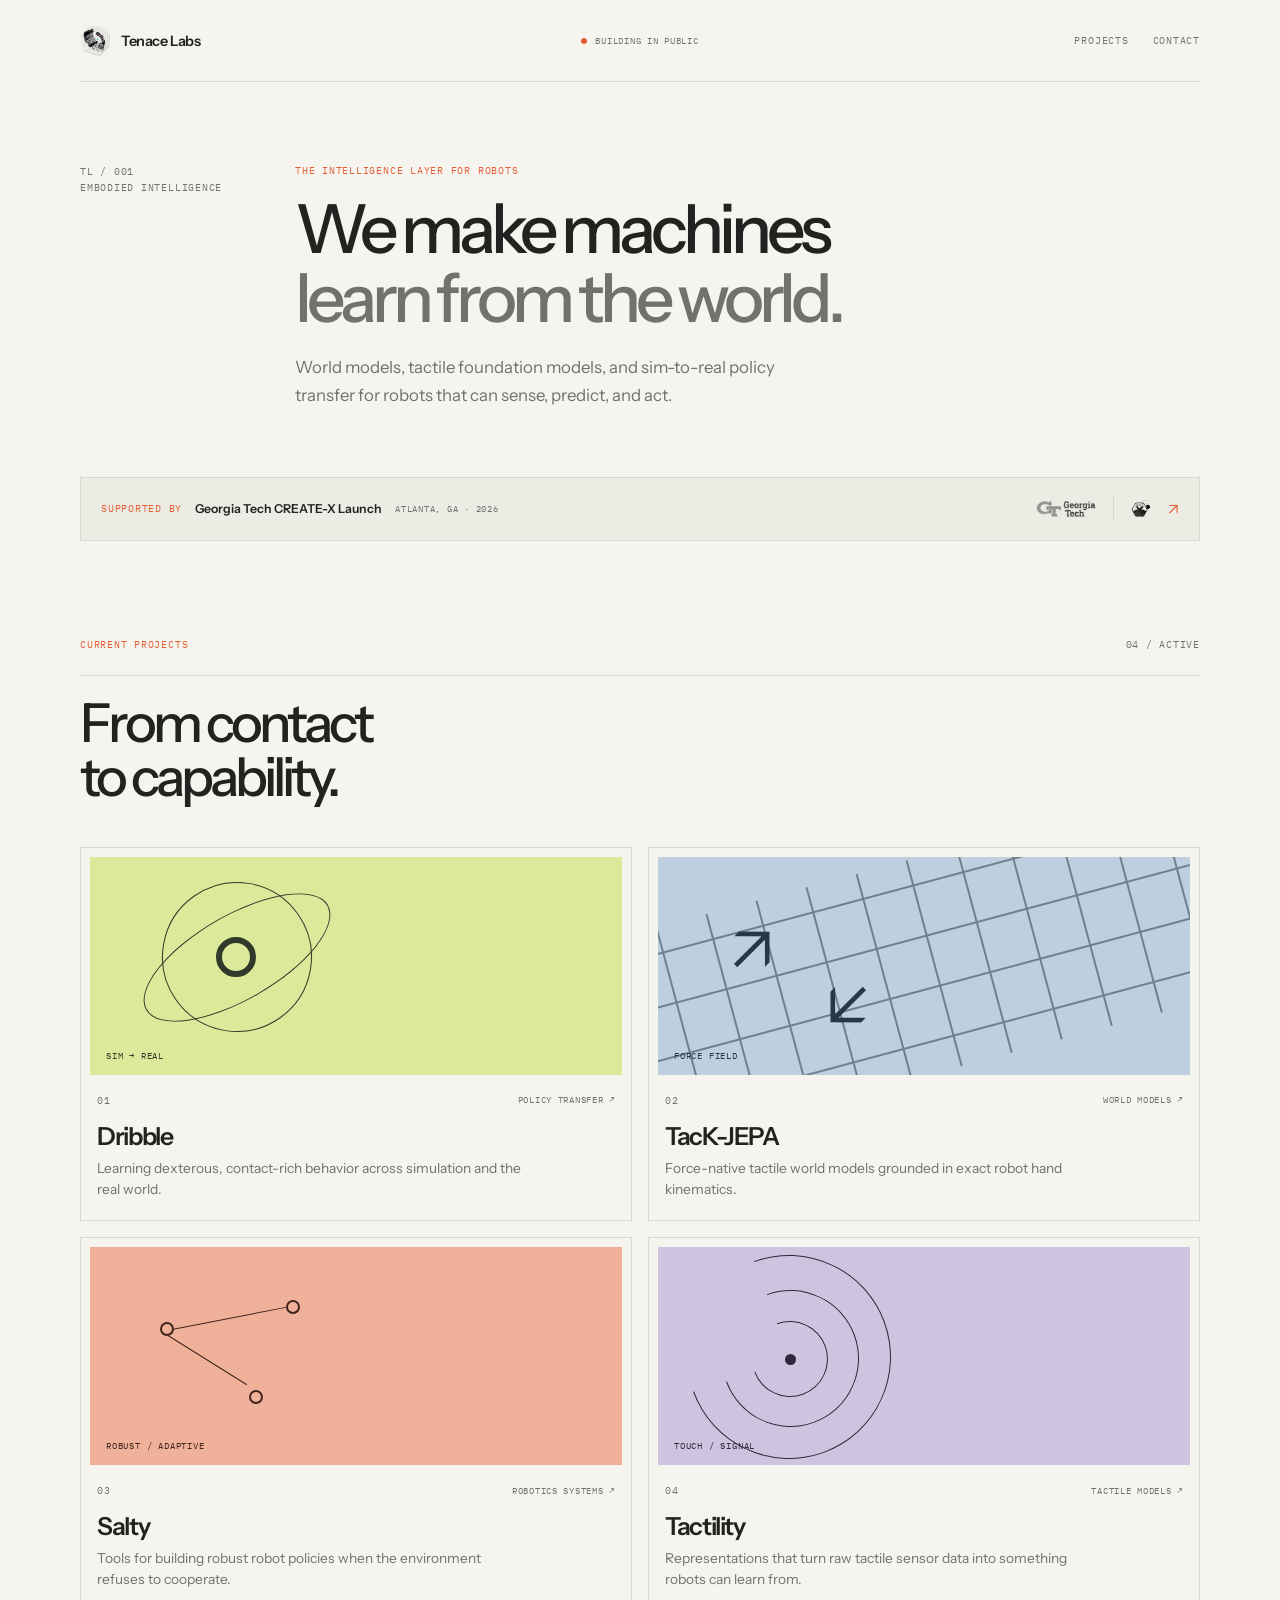
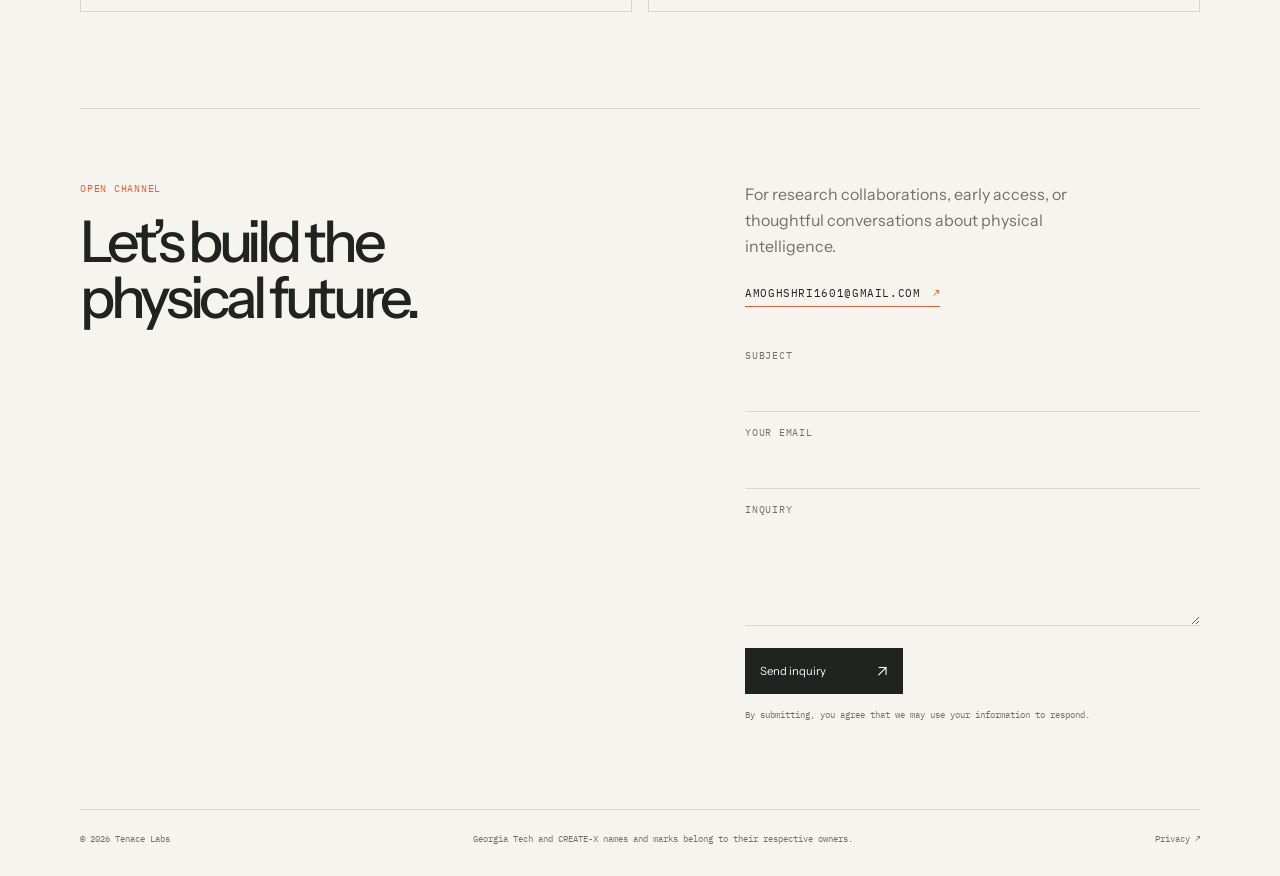
==== commit 9b4808d8: "Refine typography and restore Tenace Labs logo" ====
--- a/index.html
+++ b/index.html
@@ -7,14 +7,14 @@
     <title>Tenace Labs — Intelligence for robots</title>
     <link rel="preconnect" href="https://fonts.googleapis.com">
     <link rel="preconnect" href="https://fonts.gstatic.com" crossorigin>
-    <link href="https://fonts.googleapis.com/css2?family=DM+Mono:wght@400;500&family=Manrope:wght@400;500;600;700;800&display=swap" rel="stylesheet">
+    <link href="https://fonts.googleapis.com/css2?family=IBM+Plex+Mono:wght@400;500&family=Instrument+Sans:wght@400;500;600;700&display=swap" rel="stylesheet">
     <link rel="stylesheet" href="styles.css">
   </head>
   <body>
     <main class="site-shell">
       <header class="site-header">
         <a class="brand" href="/" aria-label="Tenace Labs home">
-          <span class="brand-icon"><span></span><span></span><span></span></span>
+          <img class="brand-mark" src="assets/tenace-labs-logo.png" alt="">
           <span>Tenace Labs</span>
         </a>
         <div class="header-status"><span class="status-dot"></span> Building in public</div>
--- a/styles.css
+++ b/styles.css
@@ -1,21 +1,16 @@
-:root { --bg:#111417; --panel:#191d21; --panel-2:#20252a; --text:#f3f1ea; --muted:#a2a6a2; --line:#343a3e; --lime:#d8f478; --blue:#93b9ff; --coral:#ff9073; --violet:#c3a9ff; --mono:"DM Mono",monospace; }
+:root { --paper:#f5f4ef; --ink:#20231f; --muted:#70736c; --line:#d9d8d0; --accent:#e35f35; --soft:#ecebe4; --mono:"IBM Plex Mono",monospace; }
 * { box-sizing:border-box; }
 html { scroll-behavior:smooth; }
-body { margin:0; min-width:320px; background:var(--bg); color:var(--text); font-family:Manrope,ui-sans-serif,system-ui,sans-serif; }
+body { min-width:320px; margin:0; background:var(--paper); color:var(--ink); font-family:"Instrument Sans",Arial,sans-serif; }
 a { color:inherit; }
-.site-shell { width:min(1160px,calc(100% - 64px)); margin:0 auto; }
-.site-header { height:80px; display:grid; grid-template-columns:1fr auto 1fr; gap:24px; align-items:center; border-bottom:1px solid var(--line); }
+.site-shell { width:min(1120px,calc(100% - 64px)); margin:0 auto; }
+.site-header { height:82px; display:grid; grid-template-columns:1fr auto 1fr; gap:24px; align-items:center; border-bottom:1px solid var(--line); }
 .brand,.nav-links,.header-status { display:flex; align-items:center; }
-.brand { gap:11px; font-size:.88rem; font-weight:800; letter-spacing:-.03em; text-decoration:none; }
-.brand-icon { width:28px; height:28px; display:grid; grid-template-columns:repeat(3,1fr); gap:2px; align-items:end; }
-.brand-icon span { display:block; background:var(--lime); border-radius:1px; }.brand-icon span:nth-child(1){height:10px}.brand-icon span:nth-child(2){height:19px}.brand-icon span:nth-child(3){height:27px}
-.header-status { justify-self:center; gap:8px; color:var(--muted); font-family:var(--mono); font-size:.61rem; text-transform:uppercase; letter-spacing:.08em; }.status-dot{width:6px;height:6px;background:var(--lime);border-radius:50%;box-shadow:0 0 0 4px rgba(216,244,120,.1)}
-.nav-links { justify-self:end; gap:24px; font-family:var(--mono); font-size:.63rem; text-transform:uppercase; letter-spacing:.08em; }.nav-links a{color:var(--muted);text-decoration:none}.nav-links a:hover,.contact-email:hover{color:var(--lime)}
-.intro { display:grid; grid-template-columns:180px minmax(0,1fr); gap:80px; padding:96px 0 80px; }.intro-label,.overline,.section-count,.project-index,.project-type,.tiny-label,.support-copy span,.inquiry-form label span,.inquiry-form small { font-family:var(--mono); font-size:.62rem; text-transform:uppercase; letter-spacing:.09em; }.intro-label{color:var(--muted);line-height:1.6}.intro-copy{max-width:820px}.overline{margin:0;color:var(--lime);}.intro h1{max-width:780px;margin:18px 0 25px;font-size:clamp(3rem,6.6vw,6.6rem);font-weight:700;line-height:.98;letter-spacing:-.08em}.intro h1 span{color:var(--muted)}.intro-description{max-width:530px;margin:0;color:var(--muted);font-size:1.12rem;line-height:1.65}
-.support-strip { display:flex; align-items:center; justify-content:space-between; gap:30px; padding:17px 20px; border:1px solid var(--line); background:var(--panel); }.support-copy{display:flex;align-items:center;gap:13px;flex-wrap:wrap}.support-copy strong{font-size:.78rem;font-weight:700}.support-copy>span:last-child{color:var(--muted);font-family:var(--mono);font-size:.6rem}.tiny-label{color:var(--lime)}.support-logos{display:flex;align-items:center;gap:13px;text-decoration:none}.support-logos img{width:auto;height:25px;max-width:95px;object-fit:contain;filter:grayscale(1) brightness(1.7)}.support-logos img:last-of-type{width:27px;height:27px;border-radius:3px}.logo-divider{width:1px;height:24px;background:var(--line)}.support-arrow{color:var(--lime);font-size:1rem}
-.projects-section{padding:105px 0 110px}.section-topline{display:flex;justify-content:space-between;align-items:center;border-bottom:1px solid var(--line);padding-bottom:15px}.section-count{color:var(--muted)}.projects-section h2{margin:22px 0 52px;font-size:clamp(2.3rem,5vw,4.9rem);font-weight:600;line-height:.98;letter-spacing:-.08em}.project-grid{display:grid;grid-template-columns:repeat(2,minmax(0,1fr));gap:18px}.project-card{display:block;padding:10px;border:1px solid var(--line);background:var(--panel);text-decoration:none;transition:transform .22s ease,border-color .22s ease;background .22s ease}.project-card:hover{transform:translateY(-5px);border-color:#697176;background:var(--panel-2)}.project-visual{position:relative;height:235px;overflow:hidden;background:#242a2f}.project-card-lime .project-visual{background:var(--lime);color:#1b201a}.project-card-blue .project-visual{background:var(--blue);color:#172032}.project-card-coral .project-visual{background:var(--coral);color:#2c1c18}.project-card-violet .project-visual{background:var(--violet);color:#211a32}.visual-caption{position:absolute;left:17px;bottom:15px;font-family:var(--mono);font-size:.59rem;letter-spacing:.1em}.project-info{padding:20px 7px 13px}.project-top{display:flex;justify-content:space-between;gap:15px;align-items:center}.project-index{color:var(--muted)}.project-type{color:var(--muted);font-size:.59rem}.project-card h3{margin:15px 0 7px;font-size:1.65rem;letter-spacing:-.06em}.project-card p{max-width:430px;margin:0;color:var(--muted);font-size:.88rem;line-height:1.55}
-/* Small CSS-native visual studies for each project. */
-.orbit{position:absolute;border:1px solid currentColor;border-radius:50%;transform:rotate(-30deg)}.orbit-one{width:225px;height:90px;left:40px;top:62px}.orbit-two{width:160px;height:160px;left:72px;top:27px;transform:rotate(55deg)}.dribble-ball{position:absolute;width:42px;height:42px;left:133px;top:87px;border:7px solid currentColor;border-radius:50%;background:var(--lime)}.visual-tack{background:var(--blue)}.tactile-grid{position:absolute;inset:35px;background:linear-gradient(90deg,transparent 48%,currentColor 49%,currentColor 51%,transparent 52%),linear-gradient(transparent 48%,currentColor 49%,currentColor 51%,transparent 52%);background-size:39px 39px;opacity:.55;transform:rotate(-15deg) scale(1.4)}.force-vector{position:absolute;font-size:4.5rem;font-weight:300}.vector-a{left:75px;top:54px}.vector-b{left:175px;top:112px;transform:rotate(180deg)}.visual-salty{background:var(--coral)}.salt-node{position:absolute;width:15px;height:15px;border:3px solid currentColor;border-radius:50%;background:var(--coral)}.node-a{left:72px;top:78px}.node-b{left:202px;top:55px}.node-c{left:164px;top:148px}.salt-line{position:absolute;height:1px;background:currentColor;transform-origin:left center}.line-a{left:84px;top:85px;width:123px;transform:rotate(-11deg)}.line-b{left:80px;top:90px;width:97px;transform:rotate(32deg)}.visual-tactility{background:var(--violet)}.touch-wave{position:absolute;border:1px solid currentColor;border-left-color:transparent;border-radius:50%;transform:rotate(25deg)}.wave-one{width:80px;height:80px;left:97px;top:78px}.wave-two{width:145px;height:145px;left:65px;top:45px}.wave-three{width:215px;height:215px;left:30px;top:10px}.touch-point{position:absolute;left:131px;top:113px;width:12px;height:12px;border-radius:50%;background:currentColor}
-.contact-section{display:grid;grid-template-columns:minmax(0,1fr) minmax(320px,470px);gap:90px;padding:80px 0 95px;border-top:1px solid var(--line)}.contact-section h2{margin:20px 0 0;font-size:clamp(2.4rem,5vw,5rem);font-weight:600;line-height:.95;letter-spacing:-.08em}.contact-right>p{max-width:390px;margin:0 0 22px;color:var(--muted);line-height:1.65}.contact-email{display:inline-flex;gap:12px;padding-bottom:7px;border-bottom:1px solid var(--lime);font-family:var(--mono);font-size:.7rem;text-transform:uppercase;letter-spacing:.07em;text-decoration:none}.contact-email span{color:var(--lime)}.inquiry-form{display:grid;gap:15px;margin-top:48px}.form-honey{position:absolute;left:-9999px}.inquiry-form label{display:grid;gap:7px}.inquiry-form label span{color:var(--muted)}.inquiry-form input,.inquiry-form textarea{width:100%;padding:11px 0;border:0;border-bottom:1px solid var(--line);color:var(--text);background:transparent;font:inherit;outline:0;resize:vertical}.inquiry-form input:focus,.inquiry-form textarea:focus{border-color:var(--lime)}.inquiry-form button{display:flex;align-items:center;justify-content:space-between;width:160px;margin-top:8px;padding:13px 15px;border:1px solid var(--lime);color:#151915;background:var(--lime);font:inherit;font-size:.72rem;cursor:pointer}.inquiry-form button:hover{color:var(--lime);background:transparent}.inquiry-form button span{font-size:1rem}.inquiry-form small{color:var(--muted);font-size:.59rem;text-transform:none;letter-spacing:0}.site-footer{display:flex;justify-content:space-between;gap:25px;padding:23px 0 32px;border-top:1px solid var(--line);color:var(--muted);font-family:var(--mono);font-size:.59rem;line-height:1.6}.site-footer a{text-decoration:none}.site-footer a:hover{color:var(--lime)}
-@media(max-width:760px){.site-shell{width:min(100% - 36px,1160px)}.site-header{grid-template-columns:1fr auto;height:70px}.header-status{display:none}.intro{grid-template-columns:1fr;gap:25px;padding:65px 0 55px}.intro-label{order:2}.intro-copy{order:1}.intro h1{font-size:clamp(3rem,14vw,6rem)}.support-strip{align-items:flex-start;flex-direction:column}.projects-section{padding:75px 0 80px}.projects-section h2{margin-bottom:35px}.project-grid{grid-template-columns:1fr}.project-visual{height:210px}.contact-section{grid-template-columns:1fr;gap:45px;padding:65px 0 75px}.site-footer{flex-wrap:wrap}.site-footer span:nth-child(2){order:3;width:100%}}
-@media(max-width:450px){.site-shell{width:calc(100% - 28px)}.nav-links{gap:14px;font-size:.57rem}.project-visual{height:190px}.support-logos img:first-of-type{max-width:80px}.support-copy{gap:8px}.support-copy strong{width:100%}}
+.brand { gap:10px; font-size:.9rem; font-weight:600; letter-spacing:-.03em; text-decoration:none; }.brand-mark{width:31px;height:31px;display:block;object-fit:contain;border-radius:50%;mix-blend-mode:multiply}.header-status{justify-self:center;gap:8px;color:var(--muted);font-family:var(--mono);font-size:.58rem;text-transform:uppercase;letter-spacing:.08em}.status-dot{width:6px;height:6px;background:var(--accent);border-radius:50%}.nav-links{justify-self:end;gap:24px;font-family:var(--mono);font-size:.6rem;text-transform:uppercase;letter-spacing:.08em}.nav-links a{color:var(--muted);text-decoration:none}.nav-links a:hover,.contact-email:hover{color:var(--accent)}
+.intro { display:grid; grid-template-columns:145px minmax(0,1fr); gap:70px; padding:82px 0 68px; }.intro-label,.overline,.section-count,.project-index,.project-type,.tiny-label,.support-copy span,.inquiry-form label span,.inquiry-form small { font-family:var(--mono); font-size:.6rem; text-transform:uppercase; letter-spacing:.08em; }.intro-label{color:var(--muted);line-height:1.7}.intro-copy{max-width:720px}.overline{margin:0;color:var(--accent)}.intro h1{max-width:700px;margin:17px 0 22px;font-size:clamp(2.9rem,5.3vw,5.6rem);font-weight:500;line-height:1.02;letter-spacing:-.075em}.intro h1 span{color:var(--muted)}.intro-description{max-width:490px;margin:0;color:var(--muted);font-size:1.05rem;line-height:1.62}
+.support-strip { display:flex; align-items:center; justify-content:space-between; gap:30px; padding:17px 20px; border:1px solid var(--line); background:var(--soft); }.support-copy{display:flex;align-items:center;gap:13px;flex-wrap:wrap}.support-copy strong{font-size:.77rem;font-weight:600}.support-copy>span:last-child{color:var(--muted);font-family:var(--mono);font-size:.58rem}.tiny-label{color:var(--accent)}.support-logos{display:flex;align-items:center;gap:13px;text-decoration:none}.support-logos img{width:auto;height:24px;max-width:95px;object-fit:contain;filter:grayscale(1);mix-blend-mode:multiply}.support-logos img:last-of-type{width:28px;height:28px;border-radius:3px}.logo-divider{width:1px;height:23px;background:var(--line)}.support-arrow{color:var(--accent);font-size:1rem}
+.projects-section{padding:88px 0 96px}.section-topline{display:flex;justify-content:space-between;align-items:center;border-bottom:1px solid var(--line);padding-bottom:14px}.section-count{color:var(--muted)}.projects-section h2{margin:20px 0 43px;font-size:clamp(2rem,4.2vw,4rem);font-weight:500;line-height:1;letter-spacing:-.075em}.project-grid{display:grid;grid-template-columns:repeat(2,minmax(0,1fr));gap:16px}.project-card{display:block;padding:9px;border:1px solid var(--line);background:var(--paper);text-decoration:none;transition:transform .2s ease,border-color .2s ease,background .2s ease}.project-card:hover{transform:translateY(-3px);border-color:#a3a39b;background:#faf9f5}.project-visual{position:relative;height:218px;overflow:hidden;background:#e3e2d9}.project-card-lime .project-visual{background:#dbe99a;color:#33392a}.project-card-blue .project-visual{background:#bed0df;color:#273746}.project-card-coral .project-visual{background:#efb19a;color:#41251d}.project-card-violet .project-visual{background:#cdc4df;color:#30273e}.visual-caption{position:absolute;left:16px;bottom:14px;font-family:var(--mono);font-size:.56rem;letter-spacing:.09em}.project-info{padding:19px 7px 11px}.project-top{display:flex;justify-content:space-between;gap:15px;align-items:center}.project-index{color:var(--muted)}.project-type{color:var(--muted);font-size:.57rem}.project-card h3{margin:14px 0 7px;font-size:1.55rem;font-weight:600;letter-spacing:-.055em}.project-card p{max-width:430px;margin:0;color:var(--muted);font-size:.86rem;line-height:1.55}
+.orbit{position:absolute;border:1px solid currentColor;border-radius:50%;transform:rotate(-30deg)}.orbit-one{width:210px;height:85px;left:42px;top:58px}.orbit-two{width:150px;height:150px;left:72px;top:25px;transform:rotate(55deg)}.dribble-ball{position:absolute;width:40px;height:40px;left:126px;top:80px;border:6px solid currentColor;border-radius:50%;background:#dbe99a}.visual-tactile .tactile-grid,.tactile-grid{position:absolute;inset:33px;background:linear-gradient(90deg,transparent 48%,currentColor 49%,currentColor 51%,transparent 52%),linear-gradient(transparent 48%,currentColor 49%,currentColor 51%,transparent 52%);background-size:37px 37px;opacity:.52;transform:rotate(-15deg) scale(1.4)}.force-vector{position:absolute;font-size:4.1rem;font-weight:300}.vector-a{left:72px;top:52px}.vector-b{left:169px;top:108px;transform:rotate(180deg)}.salt-node{position:absolute;width:14px;height:14px;border:2px solid currentColor;border-radius:50%;background:#efb19a}.node-a{left:70px;top:75px}.node-b{left:196px;top:53px}.node-c{left:159px;top:143px}.salt-line{position:absolute;height:1px;background:currentColor;transform-origin:left center}.line-a{left:82px;top:82px;width:116px;transform:rotate(-11deg)}.line-b{left:78px;top:88px;width:93px;transform:rotate(32deg)}.touch-wave{position:absolute;border:1px solid currentColor;border-left-color:transparent;border-radius:50%;transform:rotate(25deg)}.wave-one{width:76px;height:76px;left:94px;top:74px}.wave-two{width:137px;height:137px;left:64px;top:43px}.wave-three{width:204px;height:204px;left:29px;top:8px}.touch-point{position:absolute;left:127px;top:107px;width:11px;height:11px;border-radius:50%;background:currentColor}
+.contact-section{display:grid;grid-template-columns:minmax(0,1fr) minmax(320px,455px);gap:80px;padding:73px 0 88px;border-top:1px solid var(--line)}.contact-section h2{margin:18px 0 0;font-size:clamp(2.2rem,4.5vw,4.3rem);font-weight:500;line-height:.98;letter-spacing:-.075em}.contact-right>p{max-width:380px;margin:0 0 21px;color:var(--muted);line-height:1.62}.contact-email{display:inline-flex;gap:12px;padding-bottom:6px;border-bottom:1px solid var(--accent);font-family:var(--mono);font-size:.66rem;text-transform:uppercase;letter-spacing:.06em;text-decoration:none}.contact-email span{color:var(--accent)}.inquiry-form{display:grid;gap:14px;margin-top:42px}.form-honey{position:absolute;left:-9999px}.inquiry-form label{display:grid;gap:7px}.inquiry-form label span{color:var(--muted)}.inquiry-form input,.inquiry-form textarea{width:100%;padding:11px 0;border:0;border-bottom:1px solid var(--line);color:var(--ink);background:transparent;font:inherit;outline:0;resize:vertical}.inquiry-form input:focus,.inquiry-form textarea:focus{border-color:var(--accent)}.inquiry-form button{display:flex;align-items:center;justify-content:space-between;width:158px;margin-top:8px;padding:12px 14px;border:1px solid var(--ink);color:var(--paper);background:var(--ink);font:inherit;font-size:.71rem;cursor:pointer}.inquiry-form button:hover{color:var(--ink);background:transparent}.inquiry-form button span{font-size:1rem}.inquiry-form small{color:var(--muted);font-size:.58rem;text-transform:none;letter-spacing:0}.site-footer{display:flex;justify-content:space-between;gap:25px;padding:22px 0 30px;border-top:1px solid var(--line);color:var(--muted);font-family:var(--mono);font-size:.57rem;line-height:1.6}.site-footer a{text-decoration:none}.site-footer a:hover{color:var(--accent)}
+@media(max-width:760px){.site-shell{width:min(100% - 36px,1120px)}.site-header{grid-template-columns:1fr auto;height:70px}.header-status{display:none}.intro{grid-template-columns:1fr;gap:22px;padding:62px 0 52px}.intro-label{order:2}.intro-copy{order:1}.intro h1{font-size:clamp(2.8rem,13vw,5.7rem)}.support-strip{align-items:flex-start;flex-direction:column}.projects-section{padding:70px 0 75px}.projects-section h2{margin-bottom:34px}.project-grid{grid-template-columns:1fr}.project-visual{height:205px}.contact-section{grid-template-columns:1fr;gap:42px;padding:58px 0 70px}.site-footer{flex-wrap:wrap}.site-footer span:nth-child(2){order:3;width:100%}}
+@media(max-width:450px){.site-shell{width:calc(100% - 28px)}.nav-links{gap:14px;font-size:.56rem}.project-visual{height:185px}.support-logos img:first-of-type{max-width:80px}.support-copy{gap:8px}.support-copy strong{width:100%}}
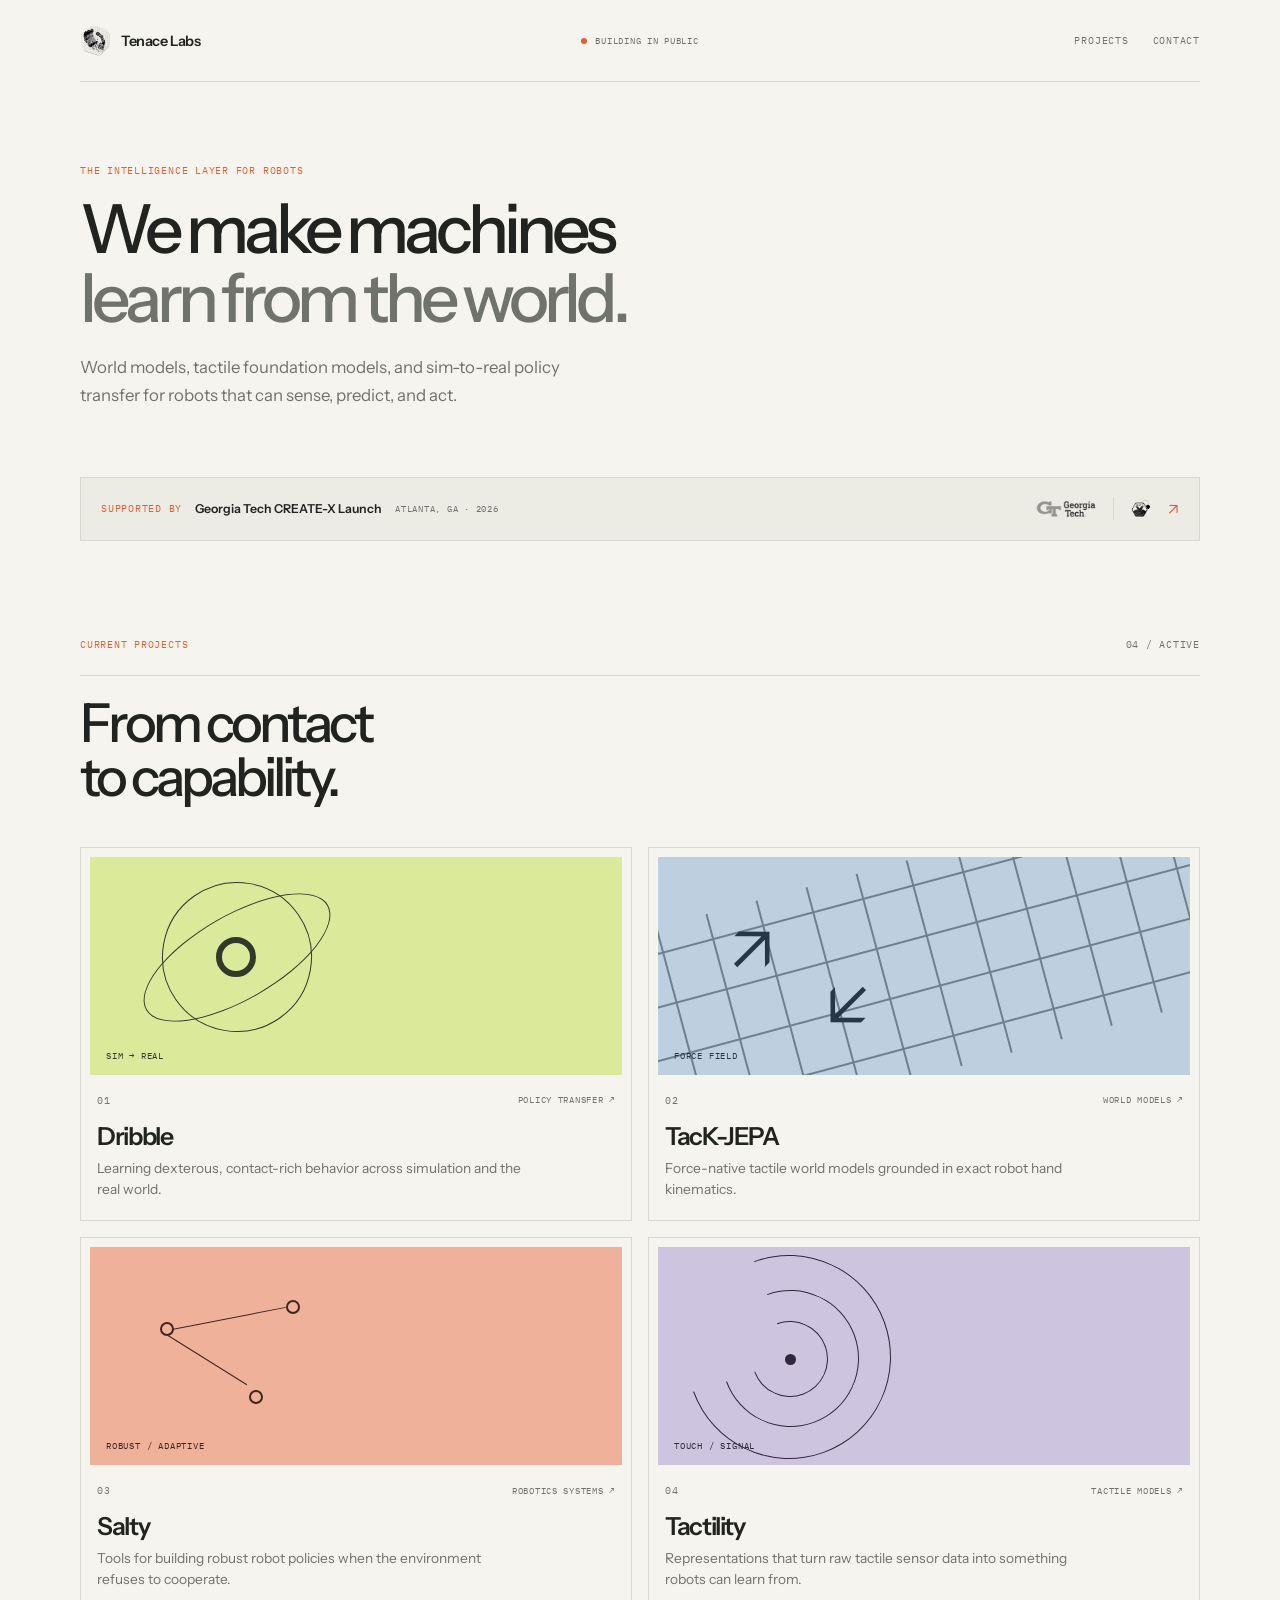
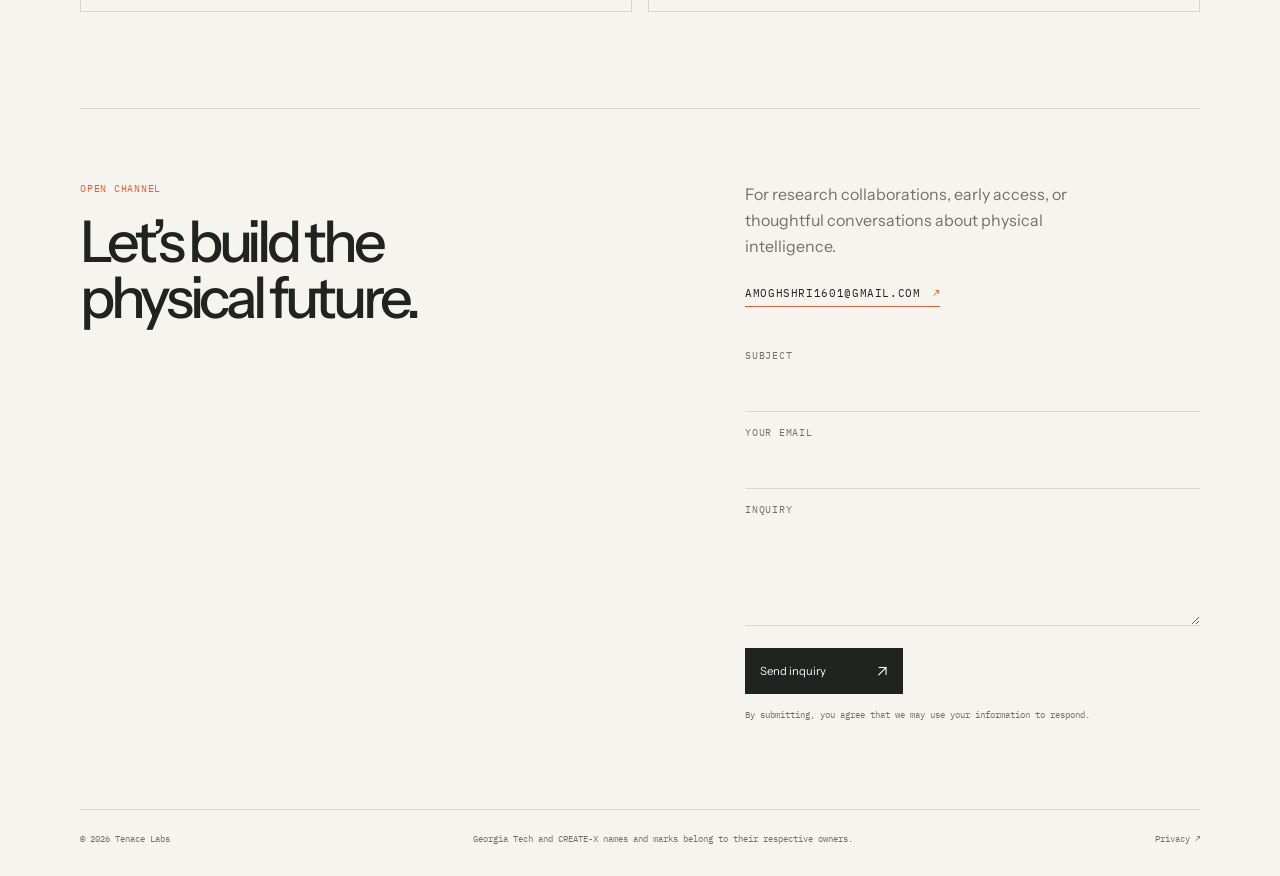
==== commit 76e38fb2: "Remove obsolete intro labels" ====
--- a/index.html
+++ b/index.html
@@ -25,7 +25,6 @@
       </header>
 
       <section class="intro" aria-labelledby="intro-title">
-        <div class="intro-label">TL / 001<br>Embodied intelligence</div>
         <div class="intro-copy">
           <p class="overline">The intelligence layer for robots</p>
           <h1 id="intro-title">We make machines<br><span>learn from the world.</span></h1>
--- a/styles.css
+++ b/styles.css
@@ -7,7 +7,7 @@
 .site-header { height:82px; display:grid; grid-template-columns:1fr auto 1fr; gap:24px; align-items:center; border-bottom:1px solid var(--line); }
 .brand,.nav-links,.header-status { display:flex; align-items:center; }
 .brand { gap:10px; font-size:.9rem; font-weight:600; letter-spacing:-.03em; text-decoration:none; }.brand-mark{width:31px;height:31px;display:block;object-fit:contain;border-radius:50%;mix-blend-mode:multiply}.header-status{justify-self:center;gap:8px;color:var(--muted);font-family:var(--mono);font-size:.58rem;text-transform:uppercase;letter-spacing:.08em}.status-dot{width:6px;height:6px;background:var(--accent);border-radius:50%}.nav-links{justify-self:end;gap:24px;font-family:var(--mono);font-size:.6rem;text-transform:uppercase;letter-spacing:.08em}.nav-links a{color:var(--muted);text-decoration:none}.nav-links a:hover,.contact-email:hover{color:var(--accent)}
-.intro { display:grid; grid-template-columns:145px minmax(0,1fr); gap:70px; padding:82px 0 68px; }.intro-label,.overline,.section-count,.project-index,.project-type,.tiny-label,.support-copy span,.inquiry-form label span,.inquiry-form small { font-family:var(--mono); font-size:.6rem; text-transform:uppercase; letter-spacing:.08em; }.intro-label{color:var(--muted);line-height:1.7}.intro-copy{max-width:720px}.overline{margin:0;color:var(--accent)}.intro h1{max-width:700px;margin:17px 0 22px;font-size:clamp(2.9rem,5.3vw,5.6rem);font-weight:500;line-height:1.02;letter-spacing:-.075em}.intro h1 span{color:var(--muted)}.intro-description{max-width:490px;margin:0;color:var(--muted);font-size:1.05rem;line-height:1.62}
+.intro { display:grid; grid-template-columns:minmax(0,720px); padding:82px 0 68px; }.intro-label,.overline,.section-count,.project-index,.project-type,.tiny-label,.support-copy span,.inquiry-form label span,.inquiry-form small { font-family:var(--mono); font-size:.6rem; text-transform:uppercase; letter-spacing:.08em; }.intro-copy{max-width:720px}.overline{margin:0;color:var(--accent)}.intro h1{max-width:700px;margin:17px 0 22px;font-size:clamp(2.9rem,5.3vw,5.6rem);font-weight:500;line-height:1.02;letter-spacing:-.075em}.intro h1 span{color:var(--muted)}.intro-description{max-width:490px;margin:0;color:var(--muted);font-size:1.05rem;line-height:1.62}
 .support-strip { display:flex; align-items:center; justify-content:space-between; gap:30px; padding:17px 20px; border:1px solid var(--line); background:var(--soft); }.support-copy{display:flex;align-items:center;gap:13px;flex-wrap:wrap}.support-copy strong{font-size:.77rem;font-weight:600}.support-copy>span:last-child{color:var(--muted);font-family:var(--mono);font-size:.58rem}.tiny-label{color:var(--accent)}.support-logos{display:flex;align-items:center;gap:13px;text-decoration:none}.support-logos img{width:auto;height:24px;max-width:95px;object-fit:contain;filter:grayscale(1);mix-blend-mode:multiply}.support-logos img:last-of-type{width:28px;height:28px;border-radius:3px}.logo-divider{width:1px;height:23px;background:var(--line)}.support-arrow{color:var(--accent);font-size:1rem}
 .projects-section{padding:88px 0 96px}.section-topline{display:flex;justify-content:space-between;align-items:center;border-bottom:1px solid var(--line);padding-bottom:14px}.section-count{color:var(--muted)}.projects-section h2{margin:20px 0 43px;font-size:clamp(2rem,4.2vw,4rem);font-weight:500;line-height:1;letter-spacing:-.075em}.project-grid{display:grid;grid-template-columns:repeat(2,minmax(0,1fr));gap:16px}.project-card{display:block;padding:9px;border:1px solid var(--line);background:var(--paper);text-decoration:none;transition:transform .2s ease,border-color .2s ease,background .2s ease}.project-card:hover{transform:translateY(-3px);border-color:#a3a39b;background:#faf9f5}.project-visual{position:relative;height:218px;overflow:hidden;background:#e3e2d9}.project-card-lime .project-visual{background:#dbe99a;color:#33392a}.project-card-blue .project-visual{background:#bed0df;color:#273746}.project-card-coral .project-visual{background:#efb19a;color:#41251d}.project-card-violet .project-visual{background:#cdc4df;color:#30273e}.visual-caption{position:absolute;left:16px;bottom:14px;font-family:var(--mono);font-size:.56rem;letter-spacing:.09em}.project-info{padding:19px 7px 11px}.project-top{display:flex;justify-content:space-between;gap:15px;align-items:center}.project-index{color:var(--muted)}.project-type{color:var(--muted);font-size:.57rem}.project-card h3{margin:14px 0 7px;font-size:1.55rem;font-weight:600;letter-spacing:-.055em}.project-card p{max-width:430px;margin:0;color:var(--muted);font-size:.86rem;line-height:1.55}
 .orbit{position:absolute;border:1px solid currentColor;border-radius:50%;transform:rotate(-30deg)}.orbit-one{width:210px;height:85px;left:42px;top:58px}.orbit-two{width:150px;height:150px;left:72px;top:25px;transform:rotate(55deg)}.dribble-ball{position:absolute;width:40px;height:40px;left:126px;top:80px;border:6px solid currentColor;border-radius:50%;background:#dbe99a}.visual-tactile .tactile-grid,.tactile-grid{position:absolute;inset:33px;background:linear-gradient(90deg,transparent 48%,currentColor 49%,currentColor 51%,transparent 52%),linear-gradient(transparent 48%,currentColor 49%,currentColor 51%,transparent 52%);background-size:37px 37px;opacity:.52;transform:rotate(-15deg) scale(1.4)}.force-vector{position:absolute;font-size:4.1rem;font-weight:300}.vector-a{left:72px;top:52px}.vector-b{left:169px;top:108px;transform:rotate(180deg)}.salt-node{position:absolute;width:14px;height:14px;border:2px solid currentColor;border-radius:50%;background:#efb19a}.node-a{left:70px;top:75px}.node-b{left:196px;top:53px}.node-c{left:159px;top:143px}.salt-line{position:absolute;height:1px;background:currentColor;transform-origin:left center}.line-a{left:82px;top:82px;width:116px;transform:rotate(-11deg)}.line-b{left:78px;top:88px;width:93px;transform:rotate(32deg)}.touch-wave{position:absolute;border:1px solid currentColor;border-left-color:transparent;border-radius:50%;transform:rotate(25deg)}.wave-one{width:76px;height:76px;left:94px;top:74px}.wave-two{width:137px;height:137px;left:64px;top:43px}.wave-three{width:204px;height:204px;left:29px;top:8px}.touch-point{position:absolute;left:127px;top:107px;width:11px;height:11px;border-radius:50%;background:currentColor}
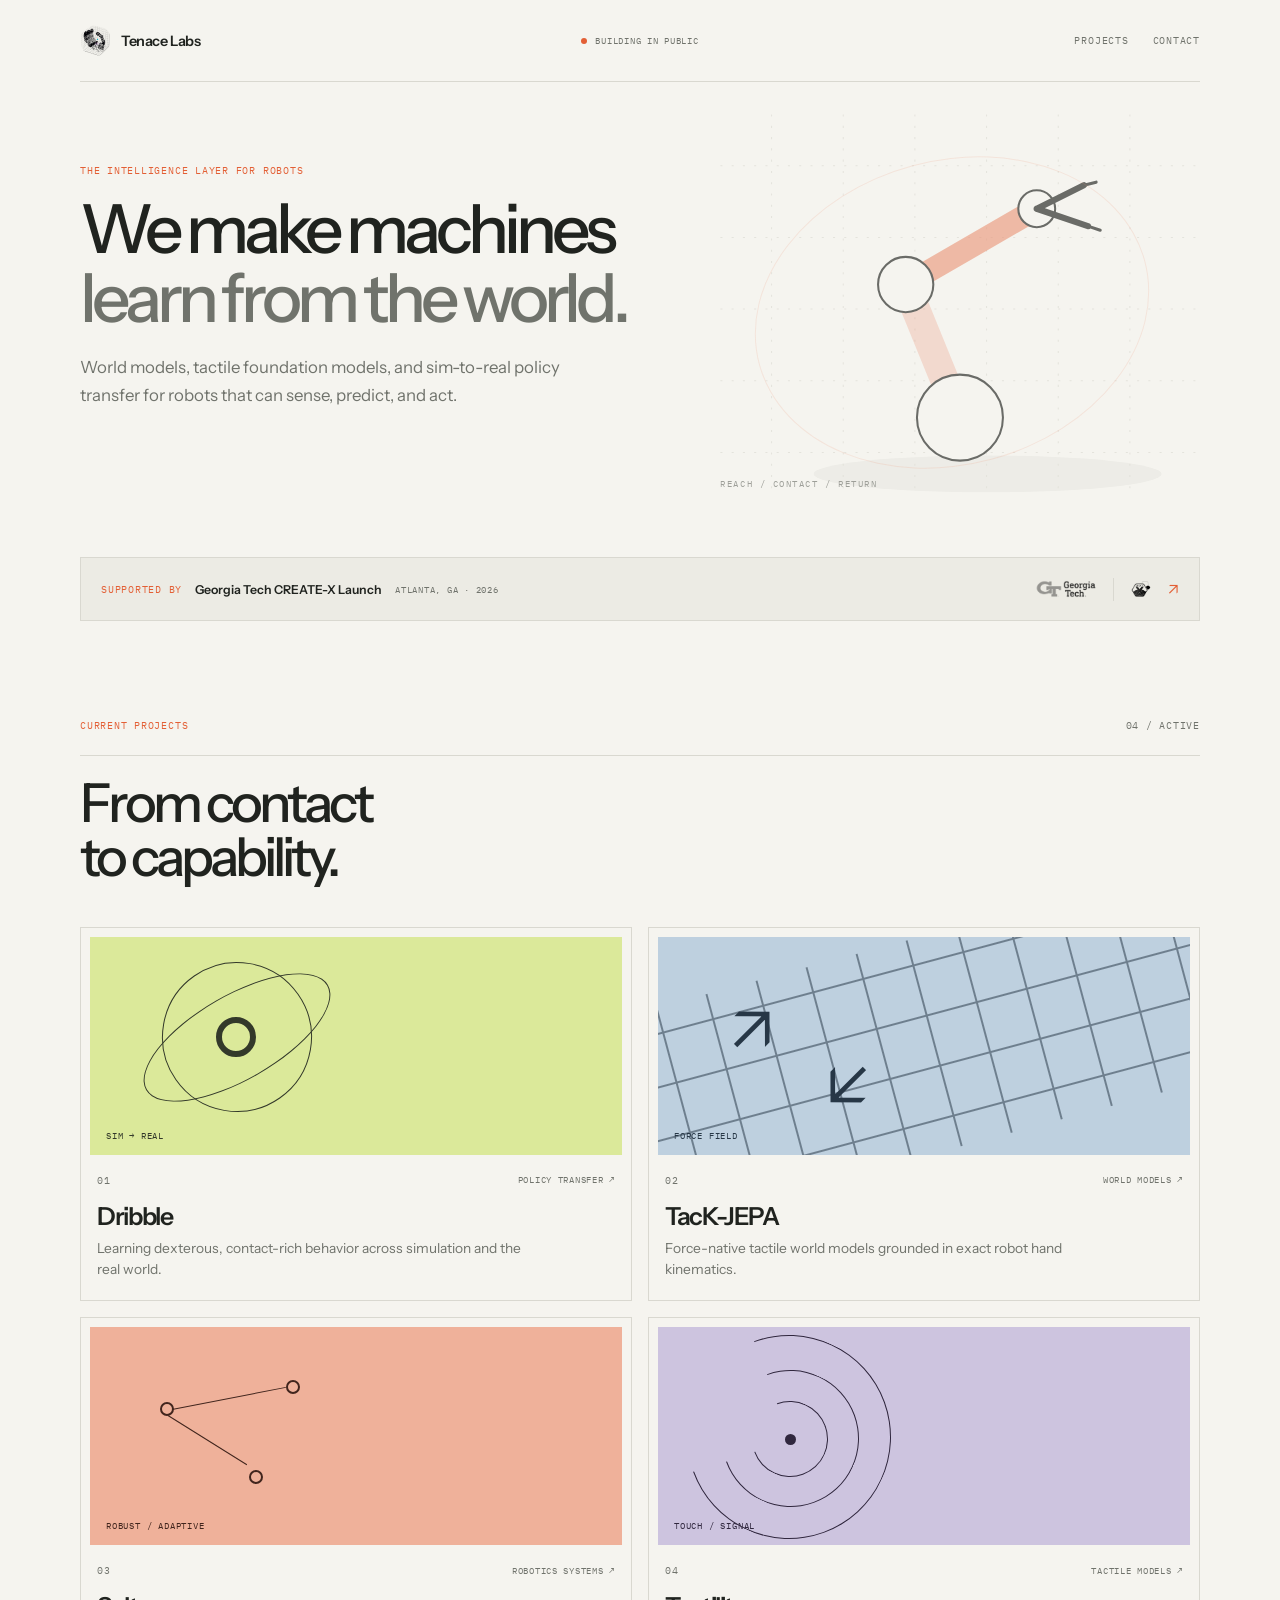
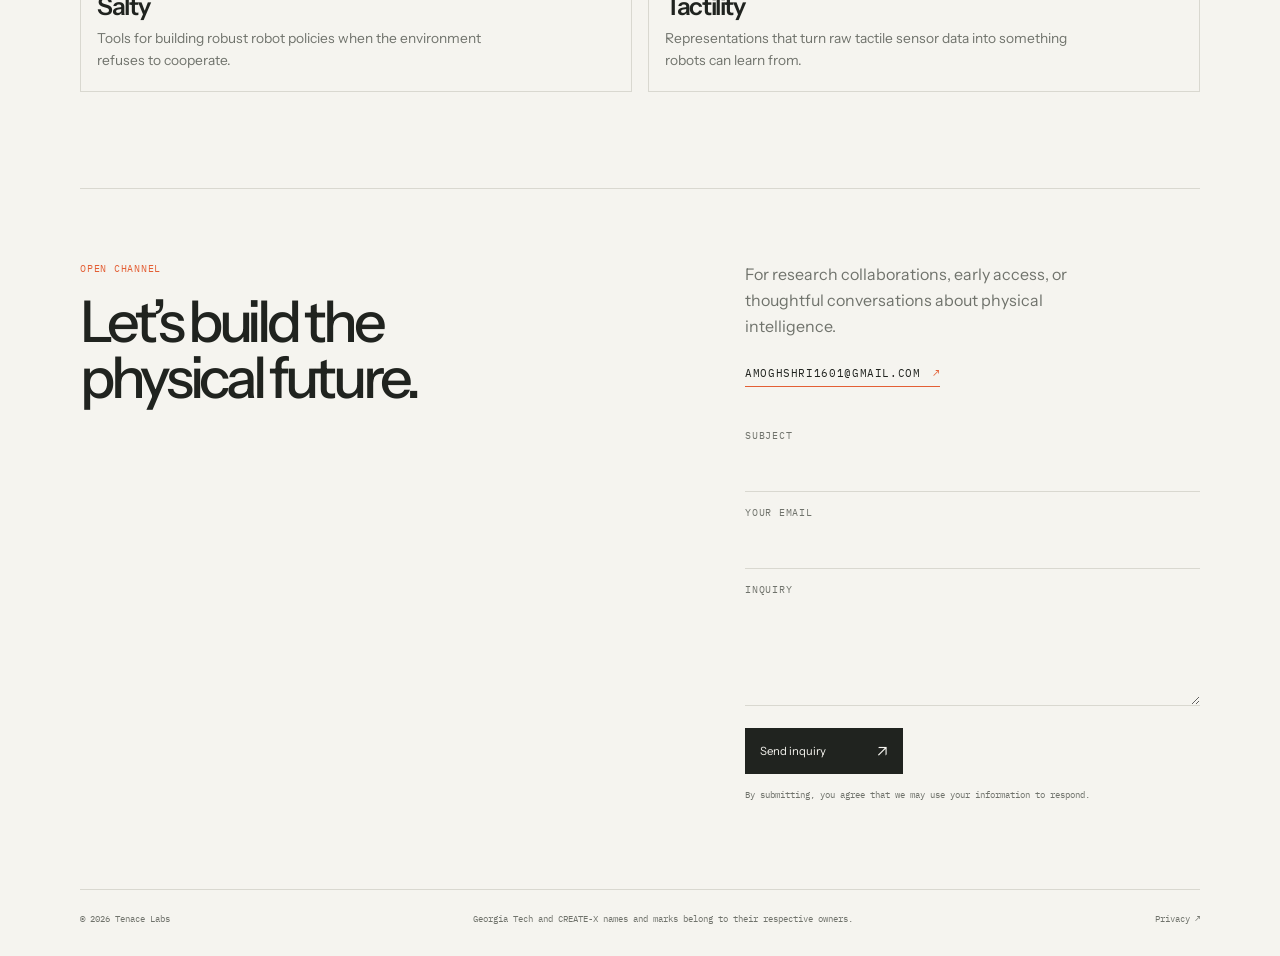
==== commit b492ff73: "Add ambient robot arm motion study" ====
--- a/index.html
+++ b/index.html
@@ -25,6 +25,24 @@
       </header>
 
       <section class="intro" aria-labelledby="intro-title">
+        <div class="motion-stage" aria-hidden="true">
+          <svg class="robot-arm" viewBox="0 0 520 420" role="presentation">
+            <g class="arm-shadow"><ellipse cx="285" cy="375" rx="170" ry="18"></ellipse></g>
+            <g class="arm-lines">
+              <path d="M24 74H496M24 144H496M24 214H496M24 284H496M24 354H496M74 24V396M144 24V396M214 24V396M284 24V396M354 24V396M424 24V396" />
+            </g>
+            <g class="arm-mechanism">
+              <path class="arm-link arm-link-back" d="M258 320 L205 190"></path>
+              <path class="arm-link arm-link-front" d="M205 190 L333 116"></path>
+              <circle class="arm-joint arm-joint-base" cx="258" cy="320" r="42"></circle>
+              <circle class="arm-joint arm-joint-elbow" cx="205" cy="190" r="27"></circle>
+              <circle class="arm-joint arm-joint-wrist" cx="333" cy="116" r="18"></circle>
+              <path class="arm-gripper" d="M333 116 L379 93 M333 116 L383 133"></path>
+              <path class="arm-gripper-tip" d="M379 93 l12 -3 M383 133 l12 4"></path>
+            </g>
+            <text x="24" y="388">REACH / CONTACT / RETURN</text>
+          </svg>
+        </div>
         <div class="intro-copy">
           <p class="overline">The intelligence layer for robots</p>
           <h1 id="intro-title">We make machines<br><span>learn from the world.</span></h1>
--- a/styles.css
+++ b/styles.css
@@ -8,9 +8,13 @@
 .brand,.nav-links,.header-status { display:flex; align-items:center; }
 .brand { gap:10px; font-size:.9rem; font-weight:600; letter-spacing:-.03em; text-decoration:none; }.brand-mark{width:31px;height:31px;display:block;object-fit:contain;border-radius:50%;mix-blend-mode:multiply}.header-status{justify-self:center;gap:8px;color:var(--muted);font-family:var(--mono);font-size:.58rem;text-transform:uppercase;letter-spacing:.08em}.status-dot{width:6px;height:6px;background:var(--accent);border-radius:50%}.nav-links{justify-self:end;gap:24px;font-family:var(--mono);font-size:.6rem;text-transform:uppercase;letter-spacing:.08em}.nav-links a{color:var(--muted);text-decoration:none}.nav-links a:hover,.contact-email:hover{color:var(--accent)}
 .intro { display:grid; grid-template-columns:minmax(0,720px); padding:82px 0 68px; }.intro-label,.overline,.section-count,.project-index,.project-type,.tiny-label,.support-copy span,.inquiry-form label span,.inquiry-form small { font-family:var(--mono); font-size:.6rem; text-transform:uppercase; letter-spacing:.08em; }.intro-copy{max-width:720px}.overline{margin:0;color:var(--accent)}.intro h1{max-width:700px;margin:17px 0 22px;font-size:clamp(2.9rem,5.3vw,5.6rem);font-weight:500;line-height:1.02;letter-spacing:-.075em}.intro h1 span{color:var(--muted)}.intro-description{max-width:490px;margin:0;color:var(--muted);font-size:1.05rem;line-height:1.62}
+.intro { position:relative; min-height:475px; overflow:hidden; isolation:isolate; }.intro-copy { position:relative; z-index:2; }.motion-stage { position:absolute; z-index:1; top:8px; right:-42px; width:min(58%,560px); height:430px; pointer-events:none; opacity:.65; }.robot-arm { width:100%; height:100%; overflow:visible; }.arm-shadow ellipse { fill:rgba(32,35,31,.06); }.arm-lines path { fill:none; stroke:var(--line); stroke-width:1; stroke-dasharray:2 9; opacity:.9; }.arm-mechanism { transform-origin:258px 320px; animation:arm-reach 10s cubic-bezier(.62,.02,.35,1) infinite; }.arm-link { fill:none; stroke:var(--accent); stroke-linecap:round; }.arm-link-back { stroke-width:28; opacity:.27; }.arm-link-front { stroke-width:22; opacity:.6; }.arm-joint { fill:var(--paper); stroke:var(--ink); }.arm-joint-base { stroke-width:2; }.arm-joint-elbow { stroke-width:2; }.arm-joint-wrist { stroke-width:2; }.arm-gripper,.arm-gripper-tip { fill:none; stroke:var(--ink); stroke-linecap:round; stroke-width:6; }.arm-gripper-tip { stroke-width:3; }.robot-arm text { fill:var(--muted); font-family:var(--mono); font-size:9px; letter-spacing:1.5px; }.motion-stage::after { content:""; position:absolute; inset:70px 90px 55px 70px; border:1px solid rgba(227,95,53,.17); border-radius:50%; transform:rotate(-15deg); }
+@keyframes arm-reach { 0%,100% { transform:rotate(0deg); } 35%,60% { transform:rotate(7deg); } 78% { transform:rotate(-2deg); } }
 .support-strip { display:flex; align-items:center; justify-content:space-between; gap:30px; padding:17px 20px; border:1px solid var(--line); background:var(--soft); }.support-copy{display:flex;align-items:center;gap:13px;flex-wrap:wrap}.support-copy strong{font-size:.77rem;font-weight:600}.support-copy>span:last-child{color:var(--muted);font-family:var(--mono);font-size:.58rem}.tiny-label{color:var(--accent)}.support-logos{display:flex;align-items:center;gap:13px;text-decoration:none}.support-logos img{width:auto;height:24px;max-width:95px;object-fit:contain;filter:grayscale(1);mix-blend-mode:multiply}.support-logos img:last-of-type{width:28px;height:28px;border-radius:3px}.logo-divider{width:1px;height:23px;background:var(--line)}.support-arrow{color:var(--accent);font-size:1rem}
 .projects-section{padding:88px 0 96px}.section-topline{display:flex;justify-content:space-between;align-items:center;border-bottom:1px solid var(--line);padding-bottom:14px}.section-count{color:var(--muted)}.projects-section h2{margin:20px 0 43px;font-size:clamp(2rem,4.2vw,4rem);font-weight:500;line-height:1;letter-spacing:-.075em}.project-grid{display:grid;grid-template-columns:repeat(2,minmax(0,1fr));gap:16px}.project-card{display:block;padding:9px;border:1px solid var(--line);background:var(--paper);text-decoration:none;transition:transform .2s ease,border-color .2s ease,background .2s ease}.project-card:hover{transform:translateY(-3px);border-color:#a3a39b;background:#faf9f5}.project-visual{position:relative;height:218px;overflow:hidden;background:#e3e2d9}.project-card-lime .project-visual{background:#dbe99a;color:#33392a}.project-card-blue .project-visual{background:#bed0df;color:#273746}.project-card-coral .project-visual{background:#efb19a;color:#41251d}.project-card-violet .project-visual{background:#cdc4df;color:#30273e}.visual-caption{position:absolute;left:16px;bottom:14px;font-family:var(--mono);font-size:.56rem;letter-spacing:.09em}.project-info{padding:19px 7px 11px}.project-top{display:flex;justify-content:space-between;gap:15px;align-items:center}.project-index{color:var(--muted)}.project-type{color:var(--muted);font-size:.57rem}.project-card h3{margin:14px 0 7px;font-size:1.55rem;font-weight:600;letter-spacing:-.055em}.project-card p{max-width:430px;margin:0;color:var(--muted);font-size:.86rem;line-height:1.55}
 .orbit{position:absolute;border:1px solid currentColor;border-radius:50%;transform:rotate(-30deg)}.orbit-one{width:210px;height:85px;left:42px;top:58px}.orbit-two{width:150px;height:150px;left:72px;top:25px;transform:rotate(55deg)}.dribble-ball{position:absolute;width:40px;height:40px;left:126px;top:80px;border:6px solid currentColor;border-radius:50%;background:#dbe99a}.visual-tactile .tactile-grid,.tactile-grid{position:absolute;inset:33px;background:linear-gradient(90deg,transparent 48%,currentColor 49%,currentColor 51%,transparent 52%),linear-gradient(transparent 48%,currentColor 49%,currentColor 51%,transparent 52%);background-size:37px 37px;opacity:.52;transform:rotate(-15deg) scale(1.4)}.force-vector{position:absolute;font-size:4.1rem;font-weight:300}.vector-a{left:72px;top:52px}.vector-b{left:169px;top:108px;transform:rotate(180deg)}.salt-node{position:absolute;width:14px;height:14px;border:2px solid currentColor;border-radius:50%;background:#efb19a}.node-a{left:70px;top:75px}.node-b{left:196px;top:53px}.node-c{left:159px;top:143px}.salt-line{position:absolute;height:1px;background:currentColor;transform-origin:left center}.line-a{left:82px;top:82px;width:116px;transform:rotate(-11deg)}.line-b{left:78px;top:88px;width:93px;transform:rotate(32deg)}.touch-wave{position:absolute;border:1px solid currentColor;border-left-color:transparent;border-radius:50%;transform:rotate(25deg)}.wave-one{width:76px;height:76px;left:94px;top:74px}.wave-two{width:137px;height:137px;left:64px;top:43px}.wave-three{width:204px;height:204px;left:29px;top:8px}.touch-point{position:absolute;left:127px;top:107px;width:11px;height:11px;border-radius:50%;background:currentColor}
 .contact-section{display:grid;grid-template-columns:minmax(0,1fr) minmax(320px,455px);gap:80px;padding:73px 0 88px;border-top:1px solid var(--line)}.contact-section h2{margin:18px 0 0;font-size:clamp(2.2rem,4.5vw,4.3rem);font-weight:500;line-height:.98;letter-spacing:-.075em}.contact-right>p{max-width:380px;margin:0 0 21px;color:var(--muted);line-height:1.62}.contact-email{display:inline-flex;gap:12px;padding-bottom:6px;border-bottom:1px solid var(--accent);font-family:var(--mono);font-size:.66rem;text-transform:uppercase;letter-spacing:.06em;text-decoration:none}.contact-email span{color:var(--accent)}.inquiry-form{display:grid;gap:14px;margin-top:42px}.form-honey{position:absolute;left:-9999px}.inquiry-form label{display:grid;gap:7px}.inquiry-form label span{color:var(--muted)}.inquiry-form input,.inquiry-form textarea{width:100%;padding:11px 0;border:0;border-bottom:1px solid var(--line);color:var(--ink);background:transparent;font:inherit;outline:0;resize:vertical}.inquiry-form input:focus,.inquiry-form textarea:focus{border-color:var(--accent)}.inquiry-form button{display:flex;align-items:center;justify-content:space-between;width:158px;margin-top:8px;padding:12px 14px;border:1px solid var(--ink);color:var(--paper);background:var(--ink);font:inherit;font-size:.71rem;cursor:pointer}.inquiry-form button:hover{color:var(--ink);background:transparent}.inquiry-form button span{font-size:1rem}.inquiry-form small{color:var(--muted);font-size:.58rem;text-transform:none;letter-spacing:0}.site-footer{display:flex;justify-content:space-between;gap:25px;padding:22px 0 30px;border-top:1px solid var(--line);color:var(--muted);font-family:var(--mono);font-size:.57rem;line-height:1.6}.site-footer a{text-decoration:none}.site-footer a:hover{color:var(--accent)}
 @media(max-width:760px){.site-shell{width:min(100% - 36px,1120px)}.site-header{grid-template-columns:1fr auto;height:70px}.header-status{display:none}.intro{grid-template-columns:1fr;gap:22px;padding:62px 0 52px}.intro-label{order:2}.intro-copy{order:1}.intro h1{font-size:clamp(2.8rem,13vw,5.7rem)}.support-strip{align-items:flex-start;flex-direction:column}.projects-section{padding:70px 0 75px}.projects-section h2{margin-bottom:34px}.project-grid{grid-template-columns:1fr}.project-visual{height:205px}.contact-section{grid-template-columns:1fr;gap:42px;padding:58px 0 70px}.site-footer{flex-wrap:wrap}.site-footer span:nth-child(2){order:3;width:100%}}
 @media(max-width:450px){.site-shell{width:calc(100% - 28px)}.nav-links{gap:14px;font-size:.56rem}.project-visual{height:185px}.support-logos img:first-of-type{max-width:80px}.support-copy{gap:8px}.support-copy strong{width:100%}}
+@media(max-width:760px){.intro{min-height:520px}.motion-stage{top:135px;right:-130px;width:78%;height:360px;opacity:.35}.intro-copy{max-width:620px}}
+@media(prefers-reduced-motion:reduce){html{scroll-behavior:auto}.arm-mechanism{animation:none}.project-card{transition:none}}
